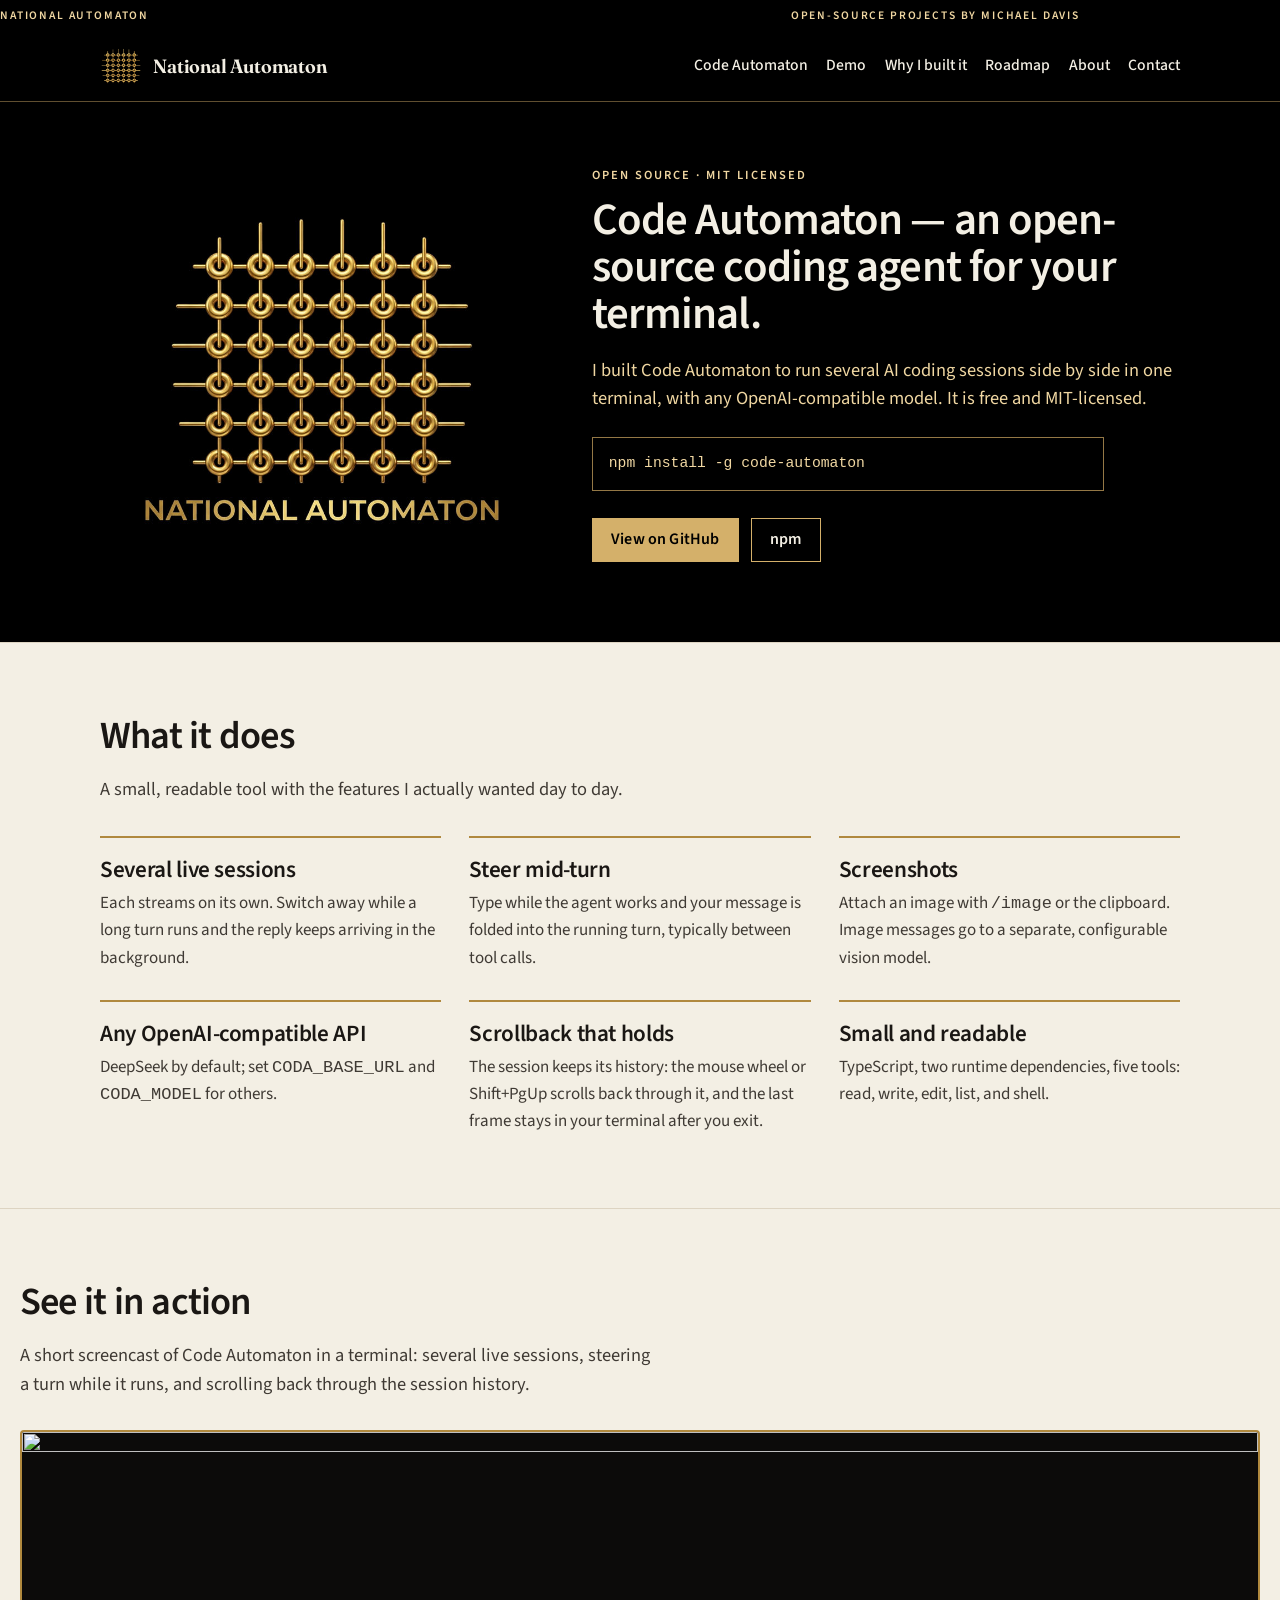
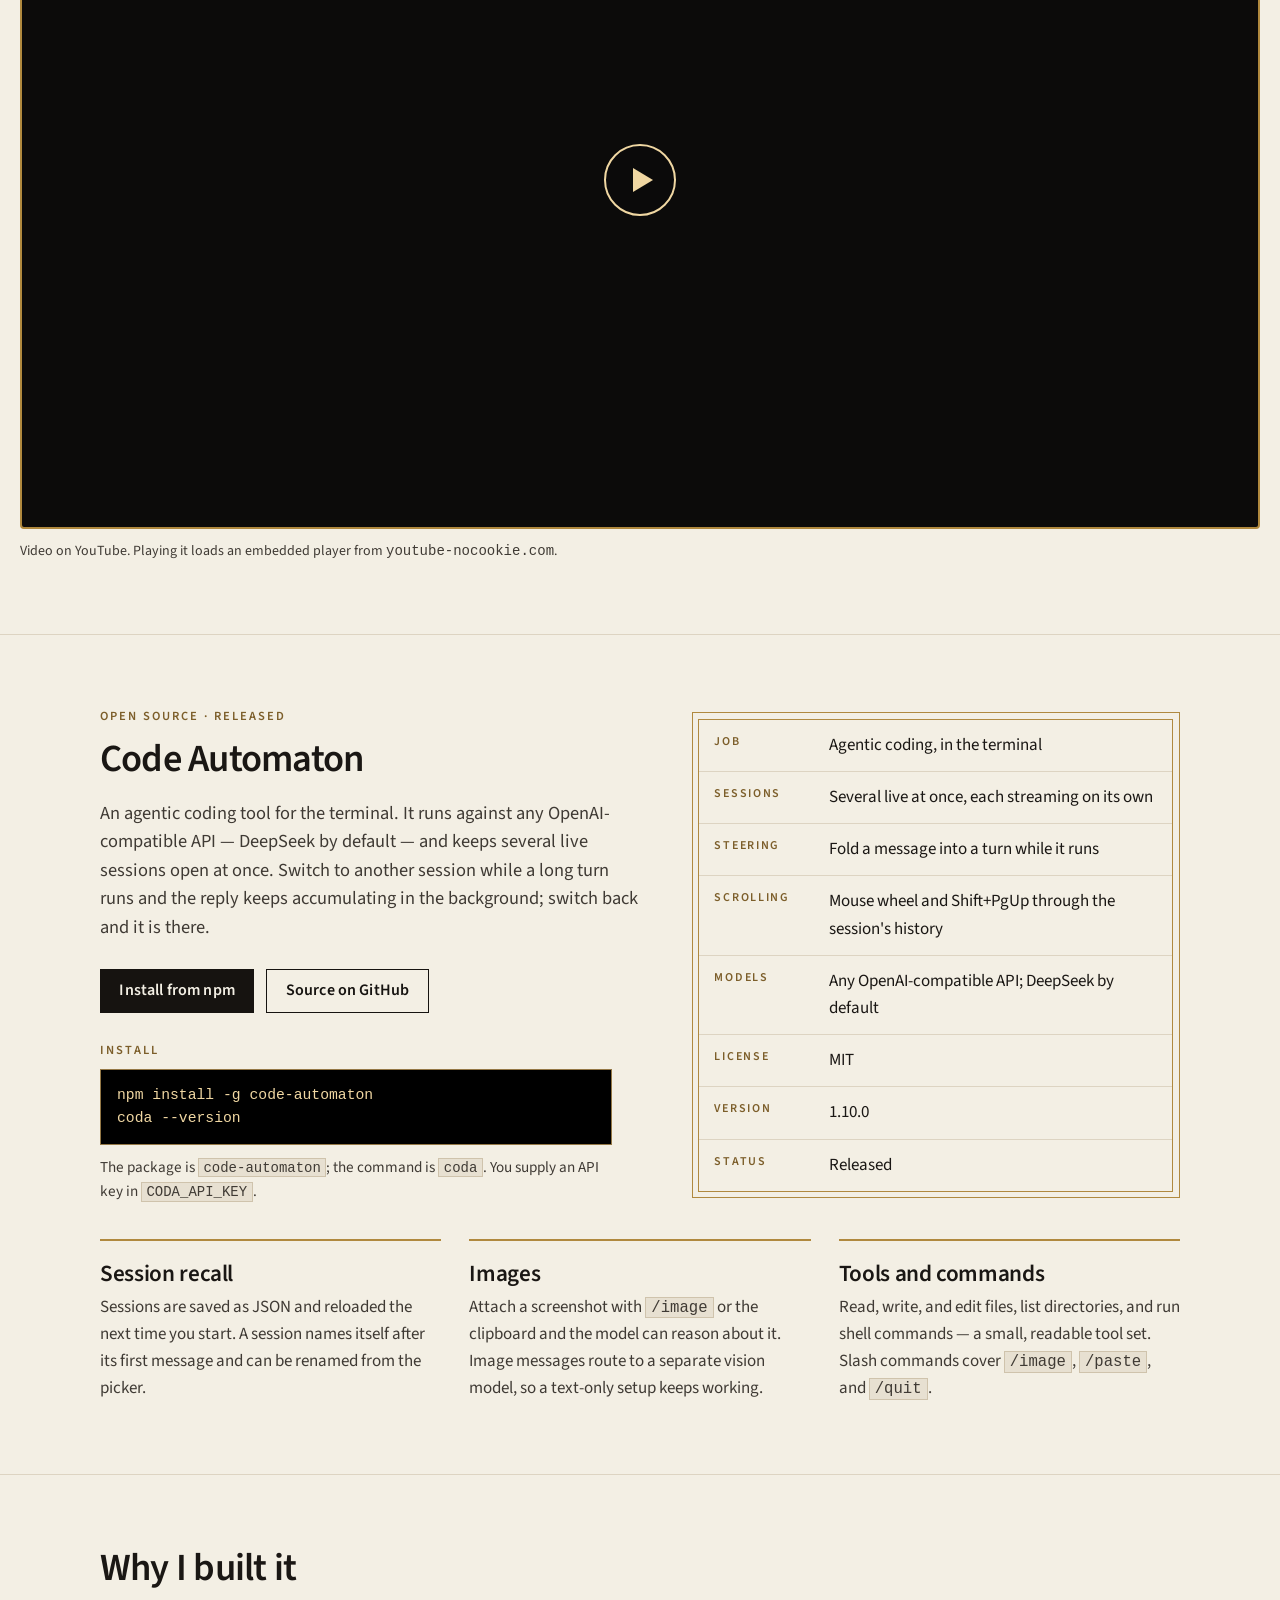
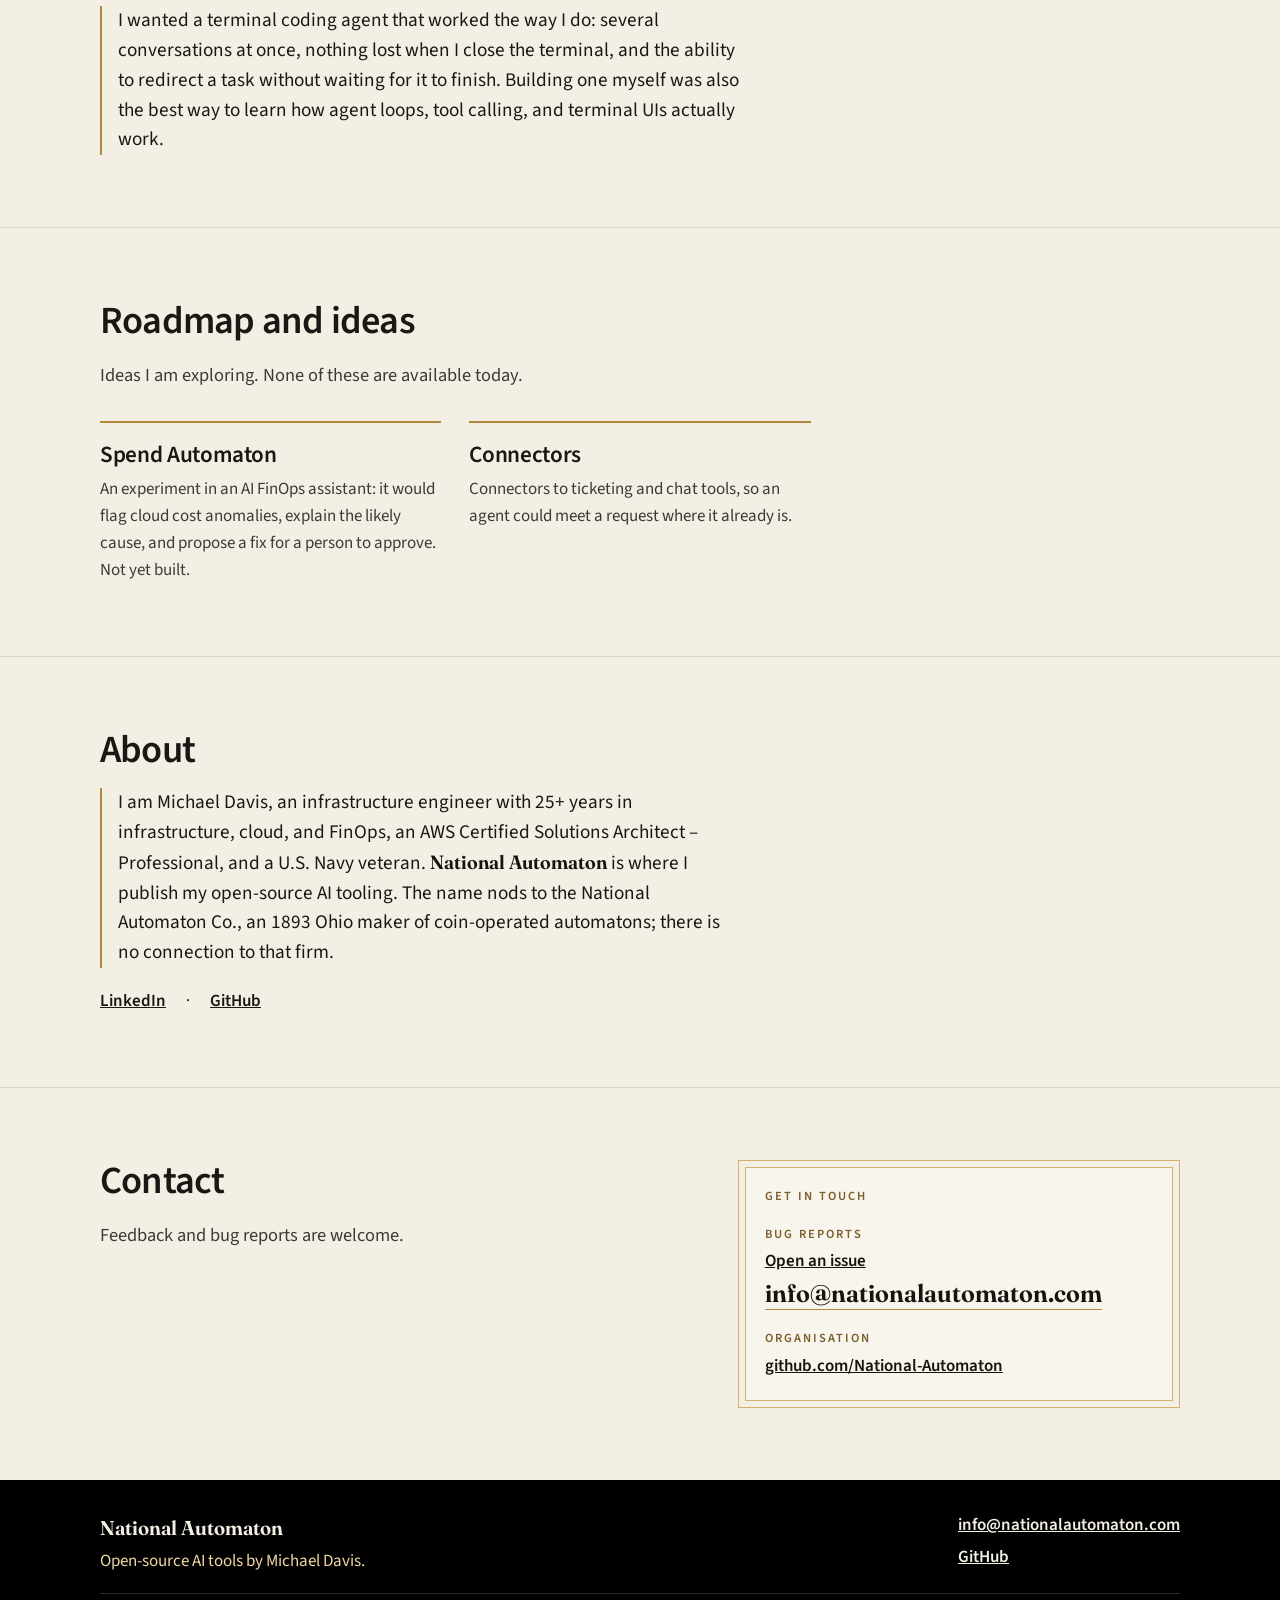
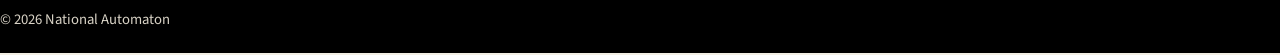
==== index.html @ db85498f "Widen the demo player and request 1080p The embedded player picks its starting quality partly from i" ====
<!DOCTYPE html>
<html lang="en">
  <head>
    <meta charset="utf-8">
    <meta name="viewport" content="width=device-width, initial-scale=1">
    <title>Michael Davis — Open-source AI tools</title>
    <meta name="description" content="Open-source AI tools by Michael Davis. Code Automaton is a terminal coding agent that runs several sessions at once against any OpenAI-compatible model — free and MIT-licensed.">
    <meta name="theme-color" content="#000000">
    <meta name="color-scheme" content="light">
    <link rel="canonical" href="https://nationalautomaton.com/">
    <meta property="og:site_name" content="Michael Davis">
    <meta property="og:type" content="website">
    <meta property="og:locale" content="en_US">
    <meta property="og:url" content="https://nationalautomaton.com/">
    <meta property="og:title" content="Michael Davis — Open-source AI tools">
    <meta property="og:description" content="Open-source AI tools by Michael Davis. Code Automaton is a terminal coding agent that runs several sessions at once against any OpenAI-compatible model — free and MIT-licensed.">
    <meta property="og:image" content="https://nationalautomaton.com/og.jpg">
    <meta property="og:image:type" content="image/jpeg">
    <meta property="og:image:width" content="1200">
    <meta property="og:image:height" content="630">
    <meta property="og:image:alt" content="Gold magnetic-core memory rings on black.">
    <meta name="twitter:card" content="summary_large_image">
    <meta name="twitter:title" content="Michael Davis — Open-source AI tools">
    <meta name="twitter:description" content="Open-source AI tools by Michael Davis. Code Automaton is a terminal coding agent that runs several sessions at once against any OpenAI-compatible model — free and MIT-licensed.">
    <meta name="twitter:image" content="https://nationalautomaton.com/og.jpg">
    <meta name="twitter:image:alt" content="Gold magnetic-core memory rings on black.">
    <link rel="icon" href="/assets/favicon-32.png" type="image/png" sizes="32x32">
    <link rel="icon" href="/favicon.svg" type="image/svg+xml">
    <link rel="icon" href="/favicon.ico" sizes="48x48">
    <link rel="apple-touch-icon" href="/apple-touch-icon.png">
    <link rel="preload" href="/assets/logo-web.jpg" as="image">
    <link rel="preload" href="/fonts/fraunces-600.woff2" as="font" type="font/woff2" crossorigin>
    <link rel="preload" href="/fonts/source-sans-3-400.woff2" as="font" type="font/woff2" crossorigin>
    <link rel="stylesheet" href="/styles.css">
    <script type="application/ld+json">
      {
        "@context": "https://schema.org",
        "@type": "Person",
        "name": "Michael Davis",
        "url": "https://nationalautomaton.com/",
        "email": "info@nationalautomaton.com",
        "description": "Infrastructure, cloud, and FinOps engineer. Publishes open-source AI tooling under the National Automaton label.",
        "sameAs": [
          "https://github.com/National-Automaton",
          "https://www.linkedin.com/in/michaeldavis-cloud"
        ],
        "owns": {
          "@type": "SoftwareApplication",
          "name": "Code Automaton",
          "applicationCategory": "DeveloperApplication",
          "operatingSystem": "macOS, Linux, Windows (WSL)",
          "softwareVersion": "1.10.0",
          "url": "https://github.com/National-Automaton/code-automaton",
          "installUrl": "https://www.npmjs.com/package/code-automaton",
          "license": "https://opensource.org/licenses/MIT",
          "author": {
            "@type": "Person",
            "name": "Michael Davis"
          }
        }
      }
    </script>
  </head>
  <body>
    <a class="skip" href="#content">Skip to content</a>
    <header class="site-header">
      <div class="mast">
        <p class="wrap mast-inner">
          <span>National Automaton</span>
          <span>Open-source projects by Michael Davis</span>
        </p>
      </div>
      <div class="navbar">
        <div class="wrap header-inner">
          <a class="brand" href="/">
            <img src="/assets/mark.png" width="42" height="42" alt="">
            <span class="brand-name">National Automaton</span>
          </a>
          <nav class="site-nav" aria-label="Primary">
            <a href="#code-automaton">Code Automaton</a>
            <a href="#demo">Demo</a>
            <a href="#why">Why I built it</a>
            <a href="#roadmap">Roadmap</a>
            <a href="#about">About</a>
            <a href="#contact">Contact</a>
          </nav>
        </div>
      </div>
    </header>

    <main id="content" tabindex="-1">
      <section class="hero" aria-labelledby="hero-title">
        <div class="wrap hero-layout">
          <img class="hero-logo" src="/assets/logo-web.jpg" srcset="/assets/logo-web.jpg 800w, /assets/logo.jpg 1024w" sizes="(min-width: 880px) 440px, 86vw" width="800" height="800" alt="National Automaton">
          <div class="hero-side">
          <div class="hero-copy">
            <p class="kicker">Open source · MIT licensed</p>
            <h1 id="hero-title">Code Automaton — an open-source coding agent for your terminal.</h1>
            <p class="lede">I built Code Automaton to run several AI coding sessions side by side in one terminal, with any OpenAI-compatible model. It is free and MIT-licensed.</p>
            <div class="install install-hero">
              <pre><code>npm install -g code-automaton</code></pre>
            </div>
            <div class="actions">
              <a class="btn btn-primary" href="https://github.com/National-Automaton/code-automaton" rel="noopener noreferrer">View on GitHub<span class="visually-hidden"> (opens in a new tab)</span></a>
              <a class="btn btn-ghost" href="https://www.npmjs.com/package/code-automaton" rel="noopener noreferrer">npm<span class="visually-hidden"> (opens in a new tab)</span></a>
            </div>
          </div>
          </div>
        </div>
      </section>

      <section class="section" id="features" aria-labelledby="features-title">
        <div class="wrap">
          <h2 id="features-title">What it does</h2>
          <p class="lede">A small, readable tool with the features I actually wanted day to day.</p>
          <div class="cards">
            <article class="card">
              <h3>Several live sessions</h3>
              <p>Each streams on its own. Switch away while a long turn runs and the reply keeps arriving in the background.</p>
            </article>
            <article class="card">
              <h3>Steer mid-turn</h3>
              <p>Type while the agent works and your message is folded into the running turn, typically between tool calls.</p>
            </article>
            <article class="card">
              <h3>Screenshots</h3>
              <p>Attach an image with <code>/image</code> or the clipboard. Image messages go to a separate, configurable vision model.</p>
            </article>
            <article class="card">
              <h3>Any OpenAI-compatible API</h3>
              <p>DeepSeek by default; set <code>CODA_BASE_URL</code> and <code>CODA_MODEL</code> for others.</p>
            </article>
            <article class="card">
              <h3>Scrollback that holds</h3>
              <p>The session keeps its history: the mouse wheel or Shift+PgUp scrolls back through it, and the last frame stays in your terminal after you exit.</p>
            </article>
            <article class="card">
              <h3>Small and readable</h3>
              <p>TypeScript, two runtime dependencies, five tools: read, write, edit, list, and shell.</p>
            </article>
          </div>
        </div>
      </section>

      <section class="section" id="demo" aria-labelledby="demo-title">
        <div class="wrap video-wide">
          <h2 id="demo-title">See it in action</h2>
          <p class="lede">A short screencast of Code Automaton in a terminal: several live sessions, steering a turn while it runs, and scrolling back through the session history.</p>
          <div class="video">
            <button class="video-facade" type="button" data-video="N6b3bFDXdLk" aria-label="Play the Code Automaton demo video">
              <img class="video-poster" src="https://i.ytimg.com/vi/N6b3bFDXdLk/maxresdefault.jpg" width="1280" height="720" alt="" loading="lazy" decoding="async">
              <span class="video-play" aria-hidden="true"></span>
            </button>
            <p class="video-note">Video on YouTube. Playing it loads an embedded player from <code>youtube-nocookie.com</code>.</p>
          </div>
        </div>
      </section>

      <section class="section code-automaton" id="code-automaton" aria-labelledby="code-automaton-title">
        <div class="wrap code-automaton-grid">
          <div>
            <p class="kicker">Open source · Released</p>
            <h2 id="code-automaton-title">Code Automaton</h2>
            <p class="lede">An agentic coding tool for the terminal. It runs against any OpenAI-compatible API — DeepSeek by default — and keeps several live sessions open at once. Switch to another session while a long turn runs and the reply keeps accumulating in the background; switch back and it is there.</p>
            <div class="actions">
              <a class="btn btn-primary" href="https://www.npmjs.com/package/code-automaton" rel="noopener noreferrer">Install from npm<span class="visually-hidden"> (opens in a new tab)</span></a>
              <a class="btn btn-ghost" href="https://github.com/National-Automaton/code-automaton" rel="noopener noreferrer">Source on GitHub<span class="visually-hidden"> (opens in a new tab)</span></a>
            </div>
            <div class="install">
              <p class="install-label">Install</p>
              <pre><code>npm install -g code-automaton
coda --version</code></pre>
              <p class="install-note">The package is <code>code-automaton</code>; the command is <code>coda</code>. You supply an API key in <code>CODA_API_KEY</code>.</p>
            </div>
          </div>
          <dl class="spec">
            <div class="spec-inner">
              <div>
                <dt>Job</dt>
                <dd>Agentic coding, in the terminal</dd>
              </div>
              <div>
                <dt>Sessions</dt>
                <dd>Several live at once, each streaming on its own</dd>
              </div>
              <div>
                <dt>Steering</dt>
                <dd>Fold a message into a turn while it runs</dd>
              </div>
              <div>
                <dt>Scrolling</dt>
                <dd>Mouse wheel and Shift+PgUp through the session's history</dd>
              </div>
              <div>
                <dt>Models</dt>
                <dd>Any OpenAI-compatible API; DeepSeek by default</dd>
              </div>
              <div>
                <dt>License</dt>
                <dd>MIT</dd>
              </div>
              <div>
                <dt>Version</dt>
                <dd>1.10.0</dd>
              </div>
              <div>
                <dt>Status</dt>
                <dd>Released</dd>
              </div>
            </div>
          </dl>
        </div>
        <div class="wrap">
          <div class="cards code-cards">
            <article class="card">
              <h3>Session recall</h3>
              <p>Sessions are saved as JSON and reloaded the next time you start. A session names itself after its first message and can be renamed from the picker.</p>
            </article>
            <article class="card">
              <h3>Images</h3>
              <p>Attach a screenshot with <code>/image</code> or the clipboard and the model can reason about it. Image messages route to a separate vision model, so a text-only setup keeps working.</p>
            </article>
            <article class="card">
              <h3>Tools and commands</h3>
              <p>Read, write, and edit files, list directories, and run shell commands — a small, readable tool set. Slash commands cover <code>/image</code>, <code>/paste</code>, and <code>/quit</code>.</p>
            </article>
          </div>
        </div>
      </section>

      <section class="section" id="why" aria-labelledby="why-title">
        <div class="wrap">
          <h2 id="why-title">Why I built it</h2>
          <p class="about-blurb">I wanted a terminal coding agent that worked the way I do: several conversations at once, nothing lost when I close the terminal, and the ability to redirect a task without waiting for it to finish. Building one myself was also the best way to learn how agent loops, tool calling, and terminal UIs actually work.</p>
        </div>
      </section>

      <section class="section" id="roadmap" aria-labelledby="roadmap-title">
        <div class="wrap">
          <h2 id="roadmap-title">Roadmap and ideas</h2>
          <p class="lede">Ideas I am exploring. None of these are available today.</p>
          <div class="cards">
            <article class="card">
              <h3>Spend Automaton</h3>
              <p>An experiment in an AI FinOps assistant: it would flag cloud cost anomalies, explain the likely cause, and propose a fix for a person to approve. Not yet built.</p>
            </article>
            <article class="card">
              <h3>Connectors</h3>
              <p>Connectors to ticketing and chat tools, so an agent could meet a request where it already is.</p>
            </article>
          </div>
        </div>
      </section>

      <section class="section" id="about" aria-labelledby="about-title">
        <div class="wrap">
          <h2 id="about-title">About</h2>
          <p class="about-blurb">I am Michael Davis, an infrastructure engineer with 25+ years in infrastructure, cloud, and FinOps, an AWS Certified Solutions Architect &ndash; Professional, and a U.S. Navy veteran. <span class="name">National Automaton</span> is where I publish my open-source AI tooling. The name nods to the National Automaton Co., an 1893 Ohio maker of coin-operated automatons; there is no connection to that firm.</p>
          <p class="about-links"><a href="https://www.linkedin.com/in/michaeldavis-cloud" rel="noopener noreferrer">LinkedIn<span class="visually-hidden"> (opens in a new tab)</span></a> &middot; <a href="https://github.com/National-Automaton" rel="noopener noreferrer">GitHub<span class="visually-hidden"> (opens in a new tab)</span></a></p>
        </div>
      </section>

      <section class="section" id="contact" aria-labelledby="contact-title">
        <div class="wrap contact-grid">
          <div>
            <h2 id="contact-title">Contact</h2>
            <p class="lede">Feedback and bug reports are welcome.</p>
          </div>
          <address class="letter">
            <div class="letter-inner">
              <p class="kicker">Get in touch</p>
              <p class="letter-label">Bug reports</p>
              <p><a class="github" href="https://github.com/National-Automaton/code-automaton/issues" rel="noopener noreferrer">Open an issue<span class="visually-hidden"> (opens in a new tab)</span></a></p>
              <p><a class="mail" href="mailto:info@nationalautomaton.com">info@nationalautomaton.com</a></p>
              <p class="letter-label">Organisation</p>
              <p><a class="github" href="https://github.com/National-Automaton" rel="noopener noreferrer">github.com/National-Automaton<span class="visually-hidden"> (opens in a new tab)</span></a></p>
            </div>
          </address>
        </div>
      </section>
    </main>

    <footer class="site-footer">
      <div class="wrap footer-inner">
        <div>
          <p class="footer-name">National Automaton</p>
          <p class="footer-tag">Open-source AI tools by Michael Davis.</p>
        </div>
        <div class="footer-links">
          <a href="mailto:info@nationalautomaton.com">info@nationalautomaton.com</a>
          <a href="https://github.com/National-Automaton" rel="noopener noreferrer">GitHub<span class="visually-hidden"> (opens in a new tab)</span></a>
        </div>
      </div>
      <p class="wrap footer-copy">© 2026 National Automaton</p>
    </footer>
    <script>
      document.querySelectorAll(".video-facade").forEach(function (facade) {
        facade.addEventListener("click", function () {
          var id = facade.getAttribute("data-video");
          var iframe = document.createElement("iframe");
          iframe.src = "https://www.youtube-nocookie.com/embed/" + id + "?autoplay=1&rel=0&vq=hd1080";
          iframe.title = "Code Automaton demo video";
          iframe.allow = "accelerometer; autoplay; clipboard-write; encrypted-media; gyroscope; picture-in-picture; web-share";
          iframe.referrerPolicy = "strict-origin-when-cross-origin";
          iframe.allowFullscreen = true;
          facade.replaceWith(iframe);
          iframe.focus();
        });
      });
    </script>
  </body>
</html>
---- styles.css ----
/* National Automaton — static site. */

@font-face {
  font-family: "Fraunces";
  font-style: normal;
  font-weight: 600;
  font-display: swap;
  src: url("/fonts/fraunces-600.woff2") format("woff2");
}

@font-face {
  font-family: "Source Sans 3";
  font-style: normal;
  font-weight: 400;
  font-display: swap;
  src: url("/fonts/source-sans-3-400.woff2") format("woff2");
}

@font-face {
  font-family: "Source Sans 3";
  font-style: normal;
  font-weight: 500;
  font-display: swap;
  src: url("/fonts/source-sans-3-500.woff2") format("woff2");
}

@font-face {
  font-family: "Source Sans 3";
  font-style: normal;
  font-weight: 600;
  font-display: swap;
  src: url("/fonts/source-sans-3-600.woff2") format("woff2");
}

:root {
  --paper: #f3efe4;
  --paper-raised: #f8f5ed;
  --ink: #1a1714;
  --muted: #3f3a34;
  --black: #000000;
  --navy: #161310;
  --navy-deep: #0c0b0a;
  --brass: #7c5e2a;
  --brass-line: #b0893e;
  --brass-bright: #f0d7a2;
  --brass-frame: #d4b06a;
  --line: #ddd4c2;
  --serif: "Fraunces", "Iowan Old Style", Palatino, "Palatino Linotype", Georgia, serif;
  --sans: "Source Sans 3", "Segoe UI", Helvetica, Arial, sans-serif;
  --wrap: 1080px;
  --header: 7.75rem;
  color-scheme: light;
}

*,
*::before,
*::after {
  box-sizing: border-box;
}

html {
  scroll-padding-top: var(--header);
  -webkit-text-size-adjust: 100%;
}

body {
  margin: 0;
  background: var(--paper);
  color: var(--ink);
  font-family: var(--sans);
  font-size: 1.0625rem;
  font-weight: 400;
  line-height: 1.6;
  font-synthesis: none;
  text-rendering: optimizeLegibility;
}

main:focus {
  outline: none;
}

img {
  display: block;
  max-width: 100%;
  height: auto;
}

a {
  color: inherit;
}

:focus-visible {
  outline: 2px solid var(--brass);
  outline-offset: 3px;
}

::selection {
  background: var(--navy);
  color: var(--paper);
}

.skip {
  position: fixed;
  left: 0.75rem;
  top: 0.5rem;
  transform: translateY(-150%);
  z-index: 40;
  background: var(--navy);
  color: var(--paper);
  padding: 0.45rem 0.75rem;
  text-decoration: none;
}

.skip:focus {
  transform: none;
}

.wrap {
  width: min(var(--wrap), calc(100% - 2.5rem));
  margin-inline: auto;
}

.visually-hidden {
  position: absolute;
  width: 1px;
  height: 1px;
  padding: 0;
  margin: -1px;
  overflow: hidden;
  clip: rect(0, 0, 0, 0);
  white-space: nowrap;
  border: 0;
}

/* Header */

.site-header {
  position: sticky;
  top: 0;
  z-index: 20;
  background: var(--black);
}

.mast {
  background: var(--black);
  color: var(--brass-bright);
}

.mast-inner {
  display: flex;
  justify-content: space-between;
  gap: 1rem;
  margin: 0;
  padding: 0.42rem 0;
  font-size: 0.72rem;
  font-weight: 600;
  letter-spacing: 0.16em;
  text-transform: uppercase;
}

.navbar {
  border-bottom: 1px solid rgba(212, 176, 106, 0.45);
}

.header-inner {
  display: flex;
  flex-wrap: wrap;
  align-items: center;
  justify-content: space-between;
  gap: 0.75rem 1.5rem;
  padding: 0.85rem 0;
}

.brand {
  display: inline-flex;
  align-items: center;
  gap: 0.7rem;
  color: var(--paper);
  text-decoration: none;
}

.brand img {
  width: 42px;
  height: 42px;
  background: var(--black);
}

.brand-name {
  font-family: var(--serif);
  font-weight: 600;
  font-size: 1.2rem;
  letter-spacing: -0.01em;
  line-height: 1;
}

.site-nav {
  display: flex;
  flex-wrap: wrap;
  gap: 0.35rem 1.15rem;
}

.site-nav a {
  color: var(--paper);
  text-decoration: none;
  font-weight: 500;
  font-size: 0.98rem;
  padding: 0.3rem 0;
  border-bottom: 1px solid transparent;
}

.site-nav a:hover {
  color: var(--brass-bright);
  border-bottom-color: var(--brass-bright);
}

/* Hero */

.hero {
  position: relative;
  background: var(--black);
  color: var(--paper);
  padding: 2.25rem 0 3.25rem;
}

.hero-layout {
  display: grid;
  gap: 1.75rem;
  align-items: center;
}

.hero-logo {
  width: min(420px, 100%);
  height: auto;
  margin-inline: auto;
  background: var(--black);
}

.hero-side {
  display: grid;
  gap: 1.5rem;
}

.hero h1,

.hero h1 {
  font-size: clamp(2.05rem, 3.5vw, 3.35rem);
}

.hero .lede,

.hero .kicker,
.hero .num {
  color: var(--brass-bright);
}

.hero .btn-primary {
  background: var(--brass-frame);
  border-color: var(--brass-frame);
  color: var(--black);
}

.hero .btn-primary:hover {
  background: var(--brass-bright);
  border-color: var(--brass-bright);
}

.hero .btn-ghost {
  background: transparent;
  border-color: var(--brass-frame);
  color: var(--paper);
}

.hero .btn-ghost:hover {
  border-color: var(--brass-bright);
  color: var(--brass-bright);
}

.kicker {
  margin: 0 0 0.7rem;
  color: var(--brass);
  font-size: 0.78rem;
  font-weight: 600;
  letter-spacing: 0.16em;
  text-transform: uppercase;
}

h1,
h2,
h3,

h1 {
  margin: 0;
  font-size: clamp(2.2rem, 5.1vw, 4.15rem);
  line-height: 1.05;
  letter-spacing: -0.02em;
  max-width: 12em;
}

.lede {
  margin: 1.1rem 0 0;
  max-width: 40rem;
  color: var(--muted);
  font-size: 1.15rem;
  line-height: 1.55;
  text-wrap: pretty;
}

.actions {
  display: flex;
  flex-wrap: wrap;
  gap: 0.75rem;
  margin-top: 1.7rem;
}

.btn {
  display: inline-flex;
  align-items: center;
  justify-content: center;
  min-height: 44px;
  padding: 0.55rem 1.15rem;
  border: 1px solid var(--navy);
  font-weight: 600;
  font-size: 1rem;
  letter-spacing: 0.01em;
  text-decoration: none;
  line-height: 1.2;
}

.btn-primary {
  background: var(--navy);
  color: var(--paper);
}

.btn-primary:hover {
  background: var(--navy-deep);
}

.btn-ghost {
  background: transparent;
  color: var(--navy);
}

.btn-ghost:hover {
  border-color: var(--brass);
  color: var(--brass);
}

.num {
  font-family: var(--serif);
  font-weight: 600;
  color: var(--brass);
  font-size: 0.95rem;
}

/* Sections */

.section {
  padding: 3.5rem 0;
  border-top: 1px solid var(--line);
  scroll-margin-top: var(--header);
}

h2 {
  margin: 0;
  font-size: clamp(1.85rem, 3vw, 2.6rem);
  line-height: 1.12;
  letter-spacing: -0.02em;
}

.cards {
  display: grid;
  gap: 1.5rem;
  margin-top: 2rem;
}

.card {
  padding-top: 0.85rem;
  border-top: 2px solid var(--brass-line);
}

.card h3 {
  margin: 0.35rem 0 0.4rem;
  font-size: 1.45rem;
  letter-spacing: -0.015em;
  line-height: 1.15;
}

.card p,
.note {
  margin: 0;
  color: var(--muted);
}

/* Demo video */

.video {
  margin-top: 2rem;
}

/* The embedded player picks its start quality partly from its rendered size,
   so the demo gets a wider column than the default .wrap. See README. */

.wrap.video-wide {
  width: min(1280px, calc(100% - 2.5rem));
}

.video-facade {
  position: relative;
  display: block;
  width: 100%;
  padding: 0;
  border: 2px solid var(--brass-line);
  border-radius: 4px;
  background: var(--navy-deep);
  cursor: pointer;
  overflow: hidden;
  line-height: 0;
}

.video-poster {
  display: block;
  width: 100%;
  height: auto;
  aspect-ratio: 16 / 9;
  object-fit: cover;
}

.video-play {
  position: absolute;
  top: 50%;
  left: 50%;
  width: 4.5rem;
  height: 4.5rem;
  transform: translate(-50%, -50%);
  border-radius: 50%;
  background: rgba(12, 11, 10, 0.72);
  border: 2px solid var(--brass-bright);
}

.video-play::after {
  content: "";
  position: absolute;
  top: 50%;
  left: 54%;
  transform: translate(-50%, -50%);
  border-style: solid;
  border-width: 0.8rem 0 0.8rem 1.3rem;
  border-color: transparent transparent transparent var(--brass-bright);
}

.video-facade:hover .video-play,
.video-facade:focus-visible .video-play {
  background: rgba(12, 11, 10, 0.9);
}

.video iframe {
  display: block;
  width: 100%;
  aspect-ratio: 16 / 9;
  border: 0;
  border-radius: 4px;
  background: var(--navy-deep);
}

.video-note {
  margin: 0.65rem 0 0;
  font-size: 0.875rem;
  color: var(--muted);
}

/* Hero install line */

.install-hero {
  margin: 1.5rem 0 0;
  max-width: 32rem;
}

.install-hero pre {
  margin: 0;
  padding: 0.9rem 1rem;
  overflow-x: auto;
  background: var(--black);
  border: 1px solid rgba(198, 161, 94, 0.75);
  color: var(--brass-bright);
  font-family: ui-monospace, SFMono-Regular, Menlo, Consolas, monospace;
  font-size: 0.92rem;
  line-height: 1.55;
}

/* About links */

.about-links {
  margin: 1.25rem 0 0;
  display: flex;
  flex-wrap: wrap;
  gap: 0.5rem 1.25rem;
}

.about-links a {
  font-weight: 600;
}

/* Code Automaton */

.code-automaton-grid {
  display: grid;
  gap: 2rem;
  align-items: start;
}

.code-automaton .install {
  margin-top: 1.75rem;
  max-width: 32rem;
}

.install-label {
  margin: 0 0 0.5rem;
  color: var(--brass);
  font-size: 0.78rem;
  font-weight: 600;
  letter-spacing: 0.16em;
  text-transform: uppercase;
}

.code-automaton pre,
.install-hero pre {
  margin: 0;
  padding: 0.9rem 1rem;
  overflow-x: auto;
  background: var(--black);
  border: 1px solid rgba(198, 161, 94, 0.75);
  color: var(--brass-bright);
  font-family: ui-monospace, SFMono-Regular, Menlo, Consolas, monospace;
  font-size: 0.92rem;
  line-height: 1.55;
}

.code-automaton pre code,
.install-hero pre code {
  font: inherit;
}

.install-note {
  margin: 0.6rem 0 0;
  color: var(--muted);
  font-size: 0.95rem;
}

.install-note code,
.code-cards code {
  font-family: ui-monospace, SFMono-Regular, Menlo, Consolas, monospace;
  font-size: 0.92em;
  background: rgba(124, 94, 42, 0.1);
  border: 1px solid rgba(124, 94, 42, 0.22);
  padding: 0.05em 0.32em;
}

.code-cards {
  margin-top: 2.25rem;
}

.code-automaton .spec {
  border-color: var(--brass-line);
}

.code-automaton .spec-inner {
  border-color: var(--brass-line);
}

.code-automaton .spec-inner > div {
  border-top-color: var(--line);
}

.code-automaton .spec dt {
  color: var(--brass);
}

.code-automaton .spec dd {
  color: var(--ink);
}

/* Spend Automaton */

.spec {
  margin: 0;
  border: 1px solid rgba(198, 161, 94, 0.75);
  padding: 0.35rem;
}

.spec-inner {
  border: 1px solid rgba(198, 161, 94, 0.75);
}

.spec-inner > div {
  display: grid;
  grid-template-columns: 6.4rem 1fr;
  gap: 0.75rem;
  padding: 0.75rem 0.95rem;
  border-top: 1px solid rgba(243, 239, 228, 0.16);
}

.spec-inner > div:first-child {
  border-top: 0;
}

.spec dt {
  margin: 0;
  font-size: 0.75rem;
  font-weight: 600;
  letter-spacing: 0.14em;
  text-transform: uppercase;
}

.spec dd {
  margin: 0;
}

/* Approach, about, contact */

.footnote {
  margin: 1.25rem 0 0;
  padding-top: 0.9rem;
  border-top: 1px solid var(--line);
  max-width: 42rem;
  color: var(--ink);
}

.about-blurb {
  max-width: 40rem;
  margin: 1rem 0 0;
  padding-left: 1rem;
  border-left: 2px solid var(--brass-line);
  font-size: 1.2rem;
  line-height: 1.55;
  color: var(--ink);
}

.about-blurb .name {
  font-family: var(--serif);
  font-weight: 600;
  color: var(--navy);
}

.contact-grid {
  display: grid;
  gap: 1.5rem;
  align-items: start;
}

.letter {
  margin: 0;
  border: 1px solid var(--brass-frame);
  padding: 0.4rem;
  font-style: normal;
}

.letter-inner {
  border: 1px solid var(--brass-frame);
  padding: 1.15rem 1.15rem 1.25rem;
  background: var(--paper-raised);
}

.letter p {
  margin: 0;
}

.letter .mail {
  display: inline-block;
  margin-top: 0.15rem;
  font-family: var(--serif);
  font-weight: 600;
  font-size: clamp(1.2rem, 2vw, 1.55rem);
  line-height: 1.25;
  color: var(--navy);
  text-decoration: none;
  border-bottom: 1px solid var(--brass-line);
  overflow-wrap: anywhere;
}

.letter .mail:hover {
  border-bottom-color: var(--navy);
}

.letter-label {
  margin-top: 1.15rem !important;
  color: var(--brass);
  font-size: 0.78rem;
  font-weight: 600;
  letter-spacing: 0.16em;
  text-transform: uppercase;
}

.letter .github {
  display: inline-block;
  margin-top: 0.2rem;
  color: var(--navy);
  font-weight: 600;
  overflow-wrap: anywhere;
}

/* Footer */

.site-footer {
  background: var(--black);
  color: var(--paper);
  padding: 2rem 0 1.4rem;
}

.footer-inner {
  display: flex;
  flex-wrap: wrap;
  justify-content: space-between;
  gap: 1.25rem 2rem;
  padding-bottom: 1.1rem;
  border-bottom: 1px solid rgba(243, 239, 228, 0.18);
}

.footer-name {
  margin: 0;
  font-family: var(--serif);
  font-weight: 600;
  font-size: 1.25rem;
}

.footer-tag {
  margin: 0.25rem 0 0;
  color: var(--brass-bright);
}

.footer-links {
  display: flex;
  flex-direction: column;
  gap: 0.3rem;
  align-items: flex-start;
}

.footer-links a {
  color: var(--paper);
  font-weight: 600;
  overflow-wrap: anywhere;
}

.footer-links a:hover {
  color: var(--brass-bright);
}

.footer-copy {
  margin: 0.85rem 0 0;
  color: #d9d3c6;
  font-size: 0.92rem;
}

/* Missing page */

.missing {
  padding: 4.5rem 0 5.5rem;
}

.missing h1 {
  font-size: clamp(2rem, 4vw, 3.2rem);
}

.missing p {
  max-width: 36rem;
  color: var(--muted);
}

/* Wider layouts */

@media (min-width: 720px) {
  .contact-grid {
    grid-template-columns: 1fr 1fr;
    gap: 1.25rem;
  }

  .contact-grid {
    grid-template-columns: 1.15fr 0.85fr;
    gap: 2.5rem;
  }
}

@media (min-width: 880px) {
  .hero {
    padding: 2.5rem 0 3.5rem;
  }

  .hero-layout {
    grid-template-columns: minmax(260px, 0.86fr) minmax(0, 1.14fr);
    gap: 3rem;
    align-items: center;
  }

  .hero-logo {
    width: 100%;
    margin: 0;
  }

  .section {
    padding: 4.5rem 0;
  }

  .cards {
    grid-template-columns: repeat(3, 1fr);
    gap: 1.75rem;
  }

  .code-automaton-grid {
    grid-template-columns: minmax(0, 1.05fr) minmax(280px, 0.95fr);
    gap: 3.25rem;
    align-items: center;
  }
}

@media (max-width: 640px) {
  .hero-logo {
    width: min(300px, 100%);
  }
}

@media (max-width: 420px) {
  .wrap,
  .wrap.video-wide {
    width: min(var(--wrap), calc(100% - 1.75rem));
  }

  .actions {
    display: grid;
  }

  .spec-inner > div {
    grid-template-columns: 1fr;
    gap: 0.15rem;
  }

  .mast-inner span:last-child {
    display: none;
  }
}

@media (prefers-reduced-motion: reduce) {
  html {
    scroll-behavior: auto;
  }
}

@media (prefers-reduced-motion: no-preference) {
  html {
    scroll-behavior: smooth;
  }
}

@media (forced-colors: active) {
  .btn,
  .letter,
  .spec,
  .code-automaton pre,
  .install-hero pre {
    border: 1px solid ButtonText;
  }
}

@media print {
  .site-header {
    position: static;
  }

  .site-nav,
  .actions,
  .skip {
    display: none;
  }

  .site-footer,
  .mast,
  .code-automaton pre {
    background: white;
    color: black;
  }

  .footer-name,
  .footer-links a {
    color: black;
  }

  a {
    text-decoration: underline;
  }
}
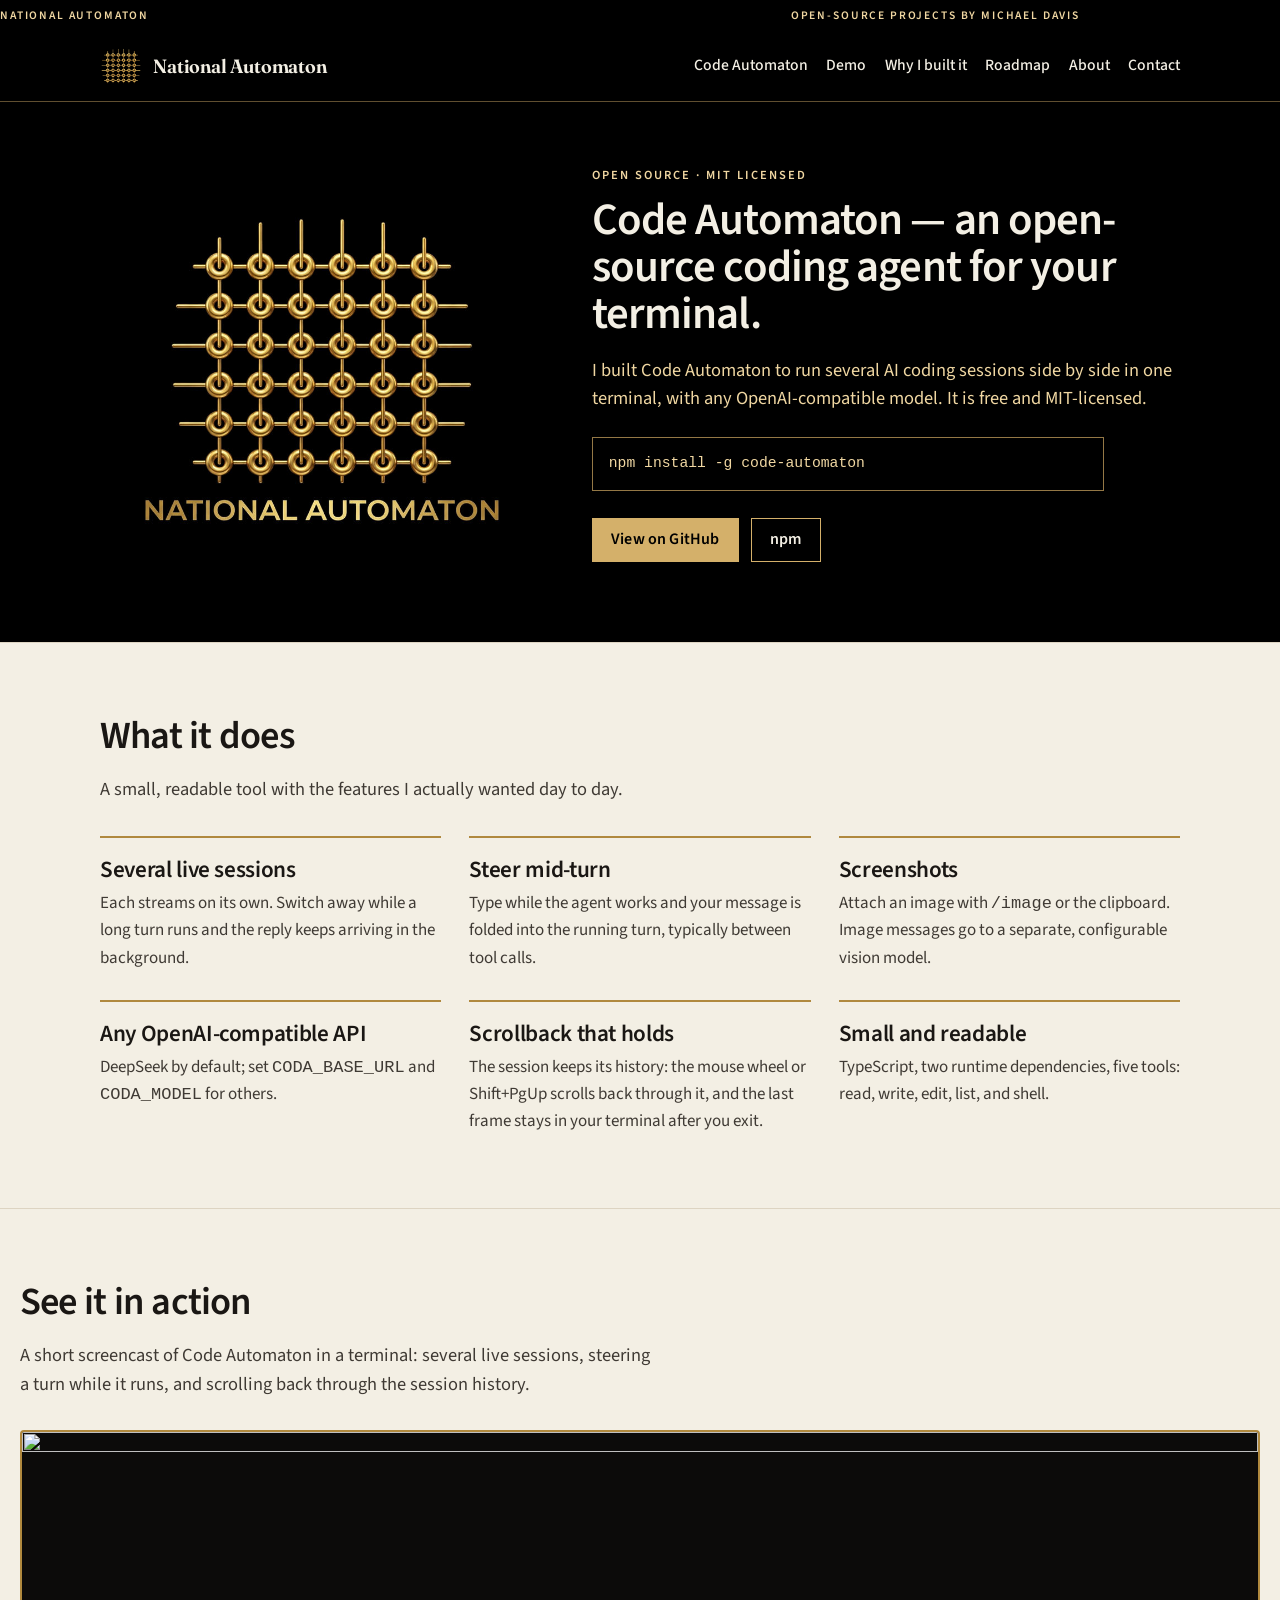
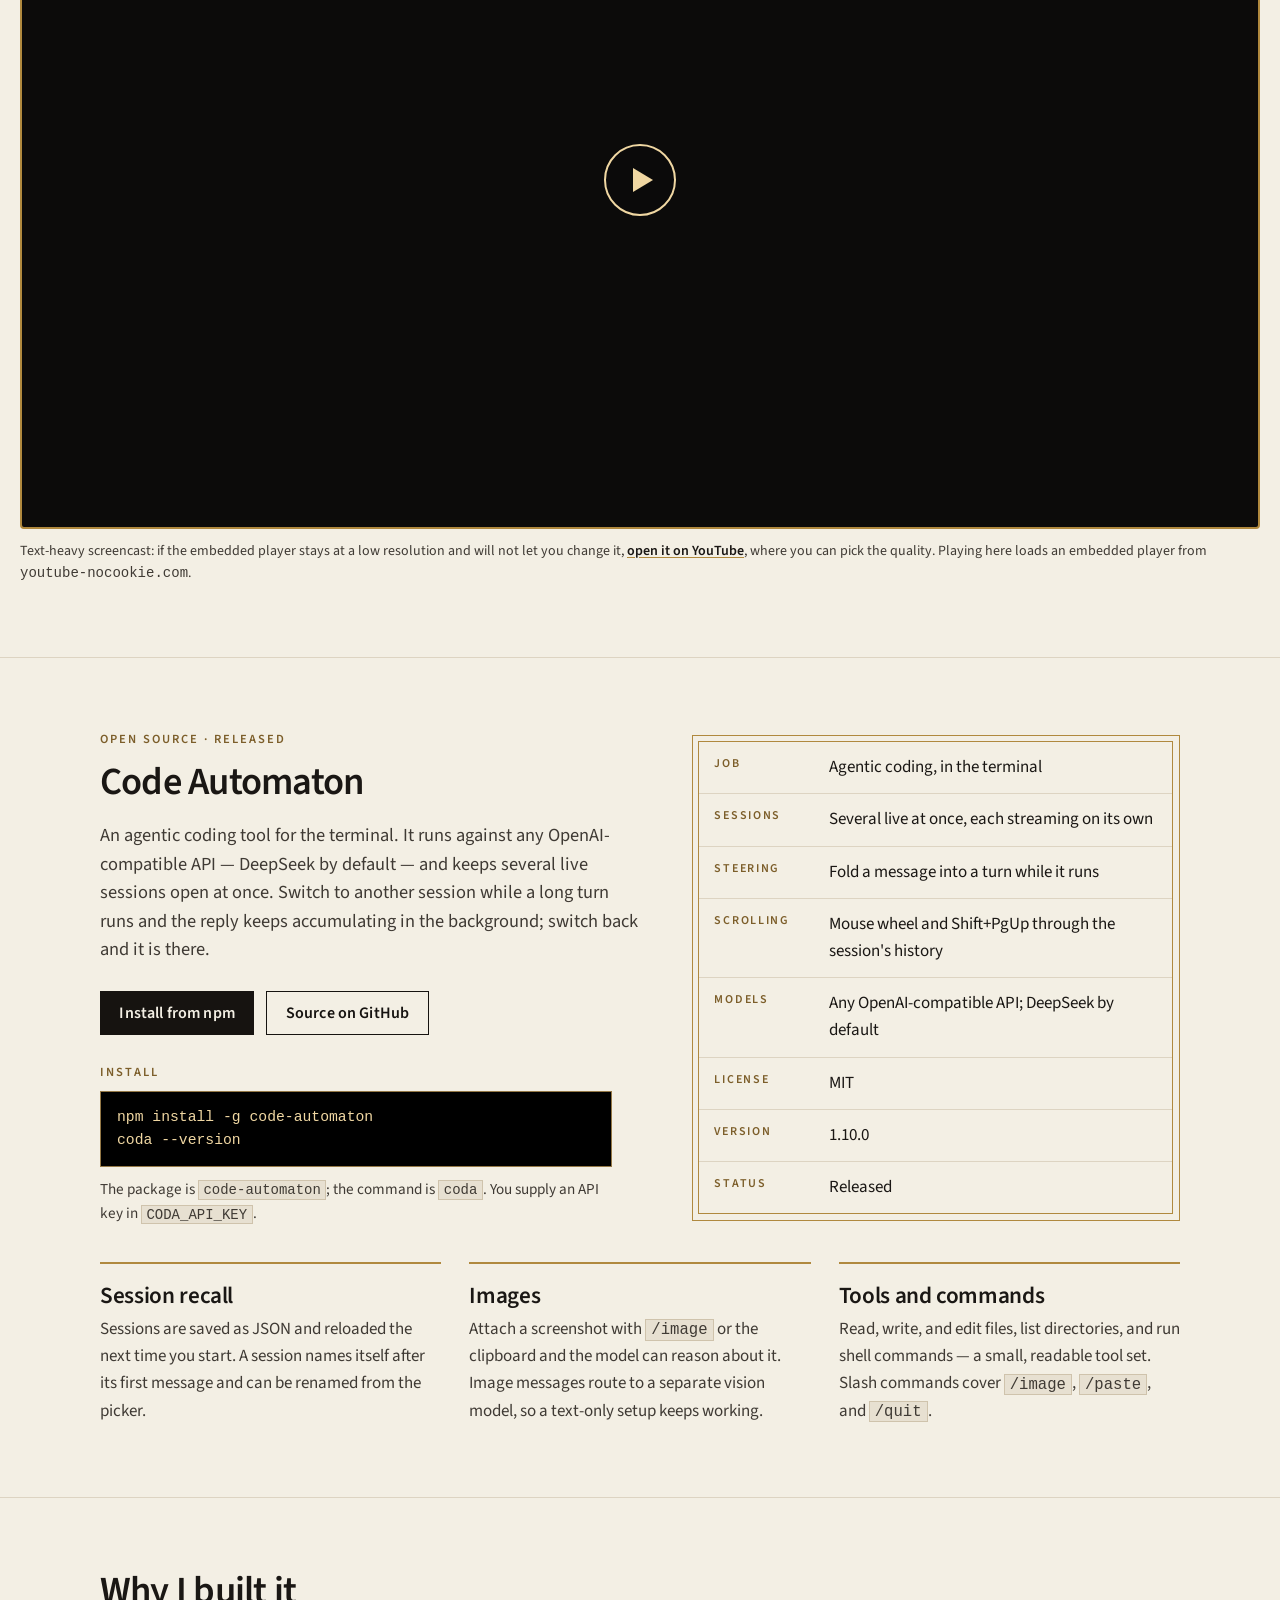
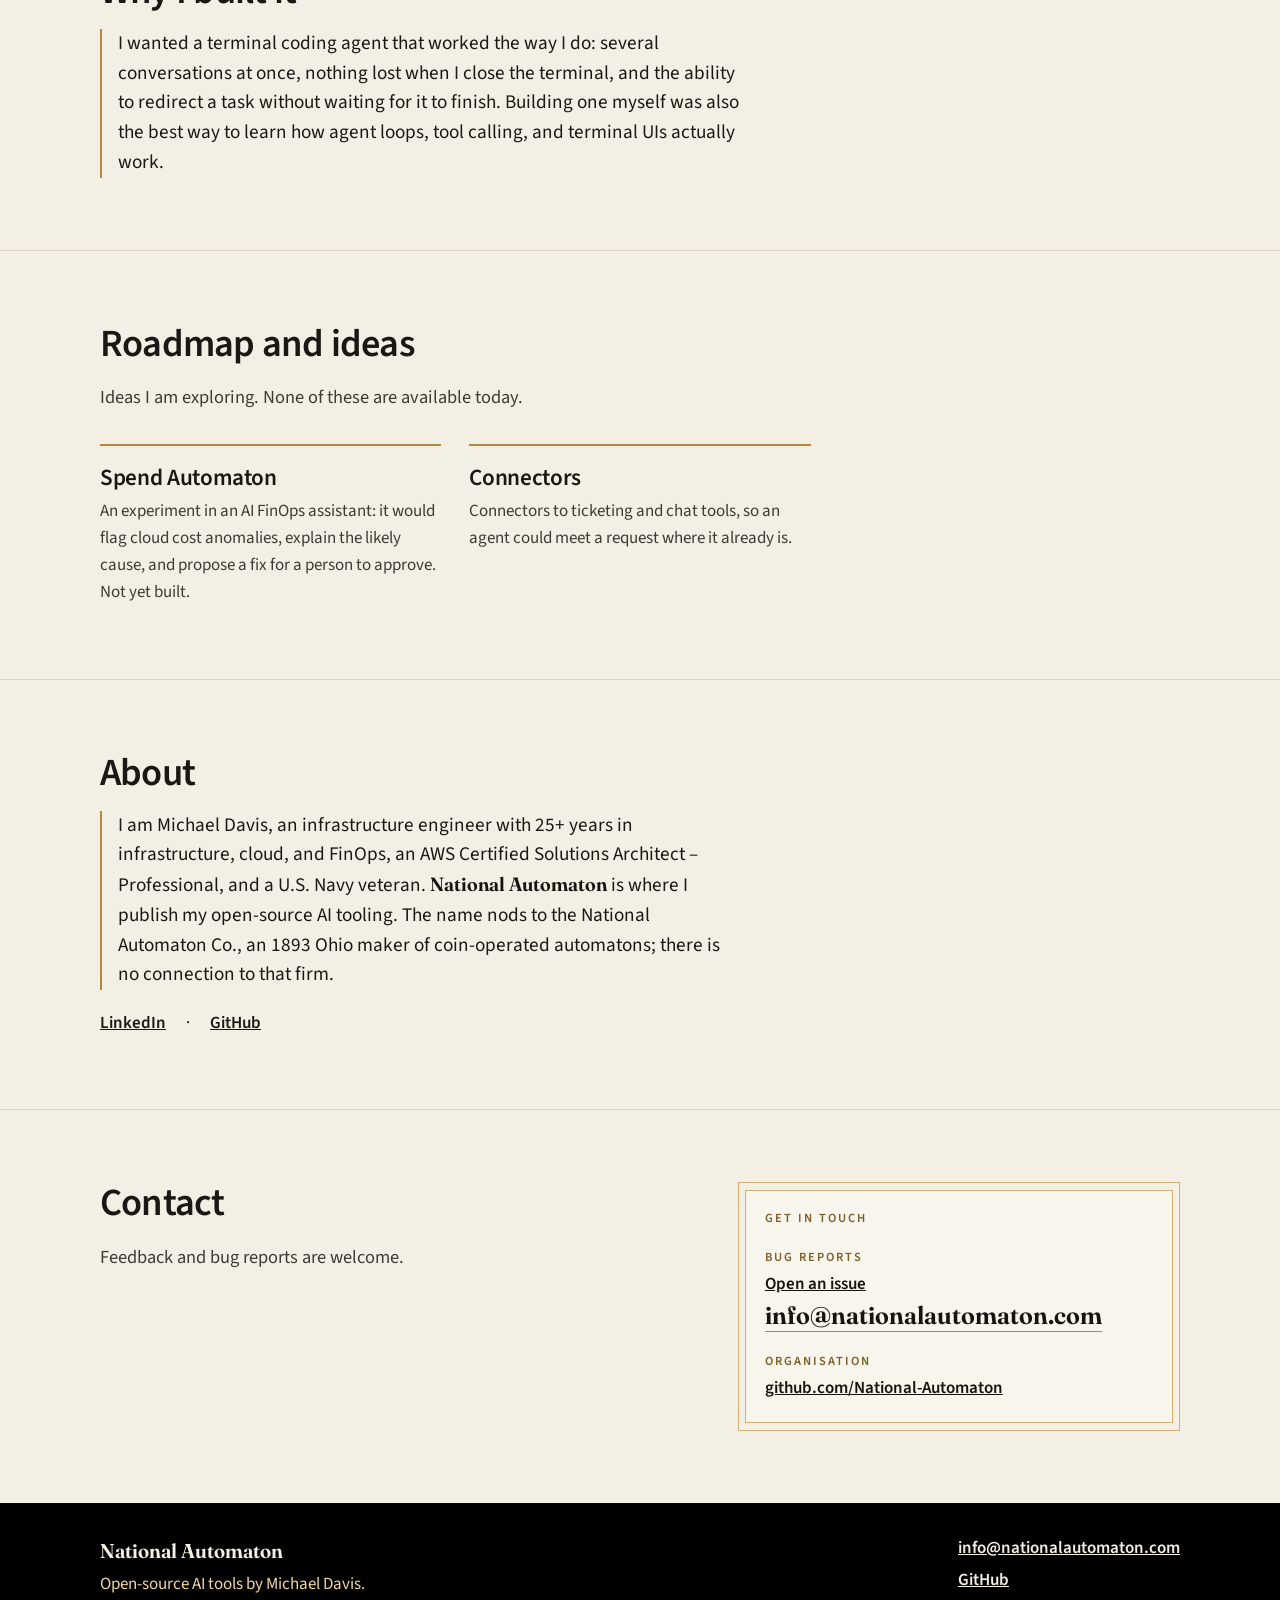
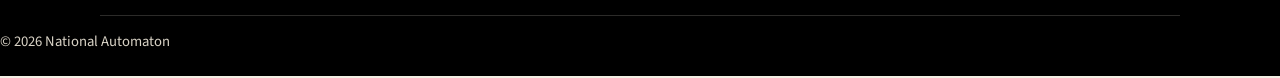
==== commit 6376a1df: "Give the demo an escape hatch to the full YouTube player The embed's quality control is unreliable, " ====
--- a/index.html
+++ b/index.html
@@ -151,7 +151,7 @@
               <img class="video-poster" src="https://i.ytimg.com/vi/N6b3bFDXdLk/maxresdefault.jpg" width="1280" height="720" alt="" loading="lazy" decoding="async">
               <span class="video-play" aria-hidden="true"></span>
             </button>
-            <p class="video-note">Video on YouTube. Playing it loads an embedded player from <code>youtube-nocookie.com</code>.</p>
+            <p class="video-note">Text-heavy screencast: if the embedded player stays at a low resolution and will not let you change it, <a href="https://youtu.be/N6b3bFDXdLk" rel="noopener noreferrer">open it on YouTube<span class="visually-hidden"> (opens in a new tab)</span></a>, where you can pick the quality. Playing here loads an embedded player from <code>youtube-nocookie.com</code>.</p>
           </div>
         </div>
       </section>
--- a/styles.css
+++ b/styles.css
@@ -468,6 +468,22 @@
   color: var(--muted);
 }
 
+/* The embed's own quality control is unreliable, so this link is the
+   supported way a viewer reaches the full player. Keep it looking actionable. */
+
+.video-note a {
+  color: var(--ink);
+  font-weight: 600;
+  text-decoration: underline;
+  text-decoration-color: var(--brass-line);
+  text-underline-offset: 2px;
+}
+
+.video-note a:hover {
+  color: var(--brass);
+  text-decoration-color: var(--brass);
+}
+
 /* Hero install line */
 
 .install-hero {
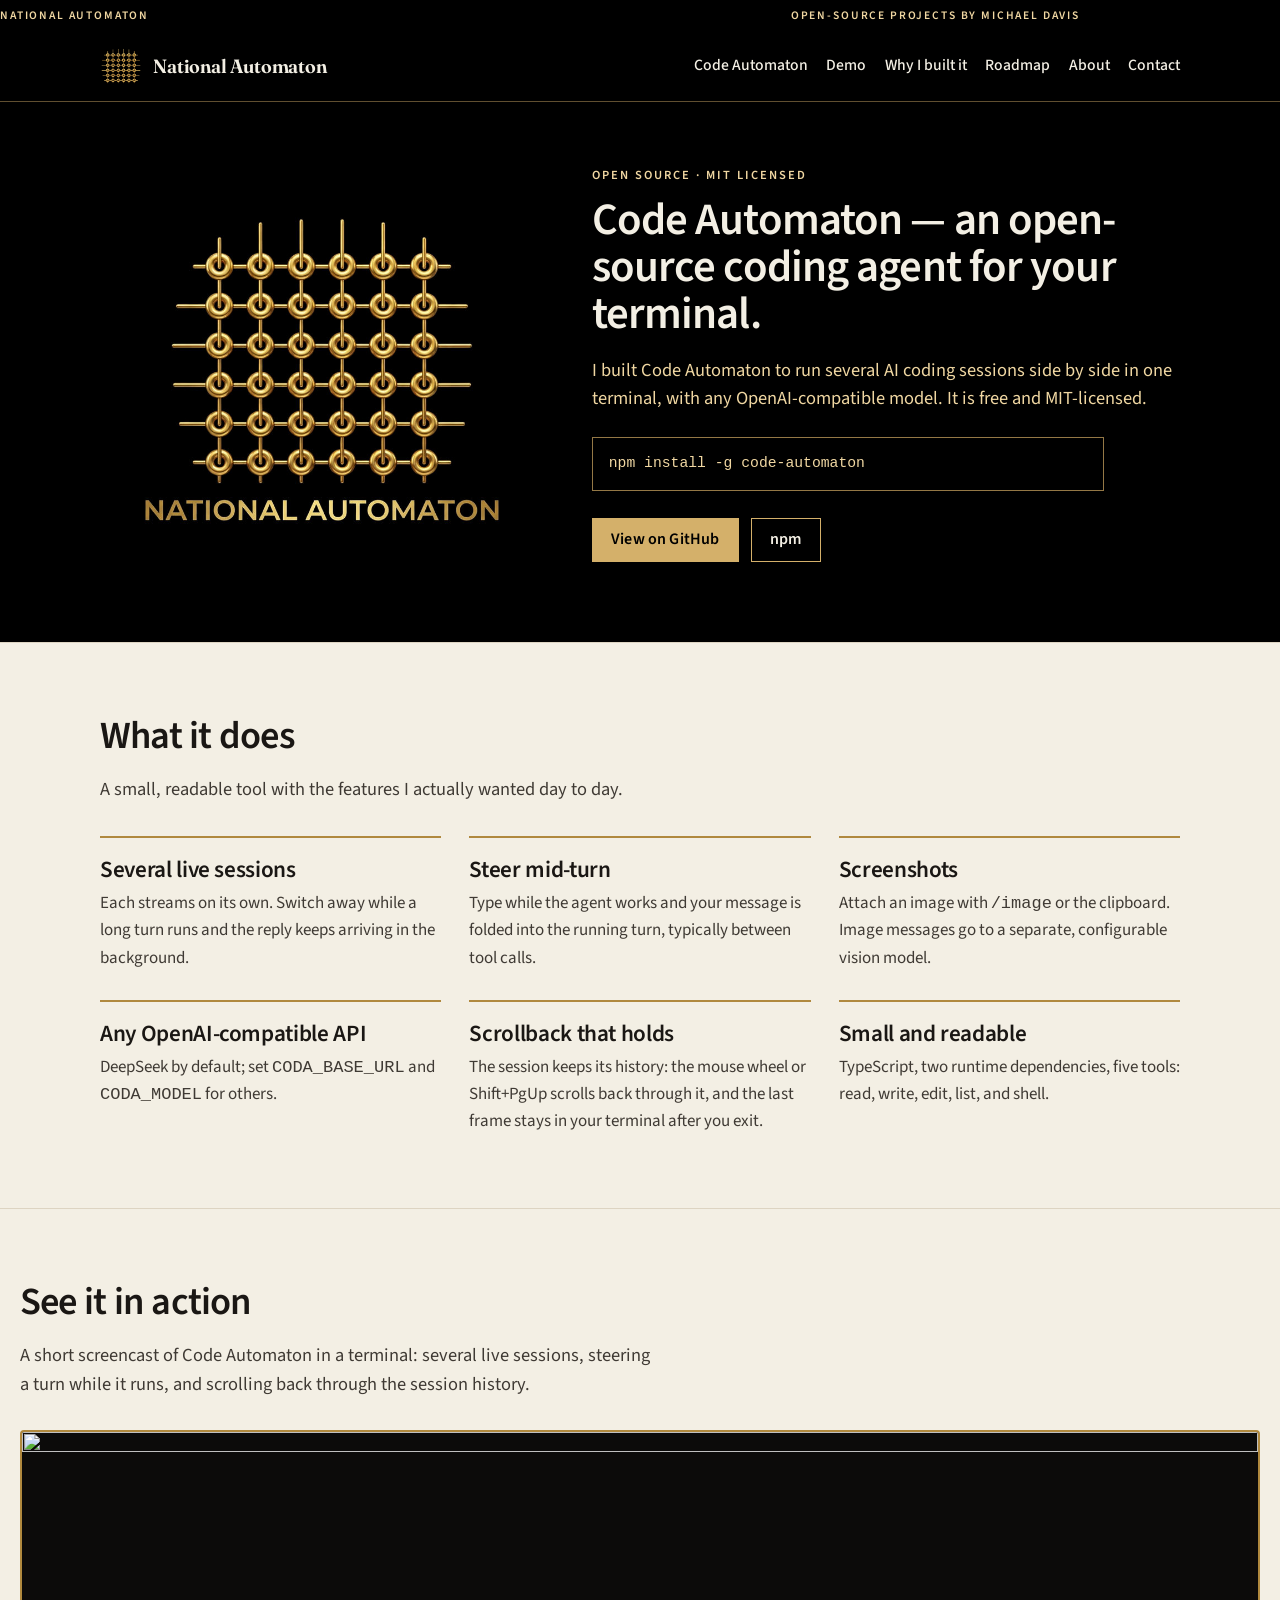
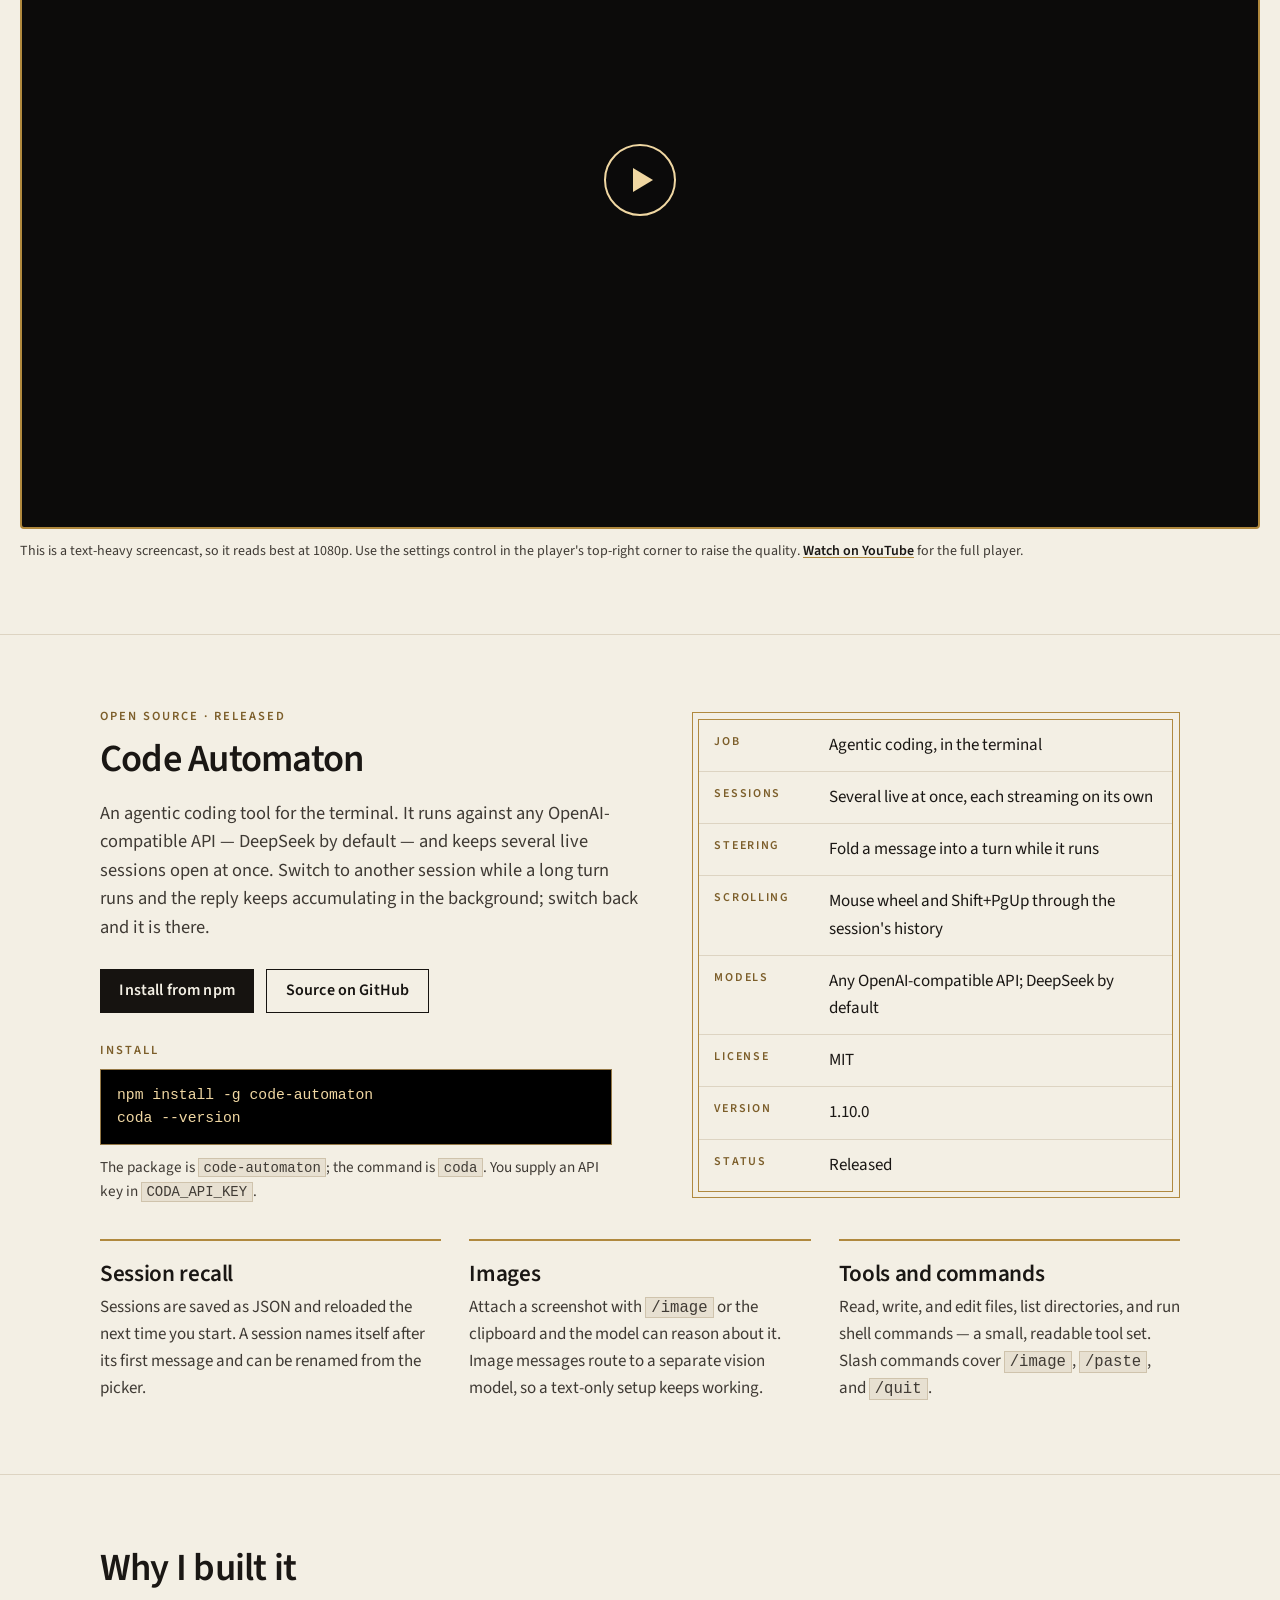
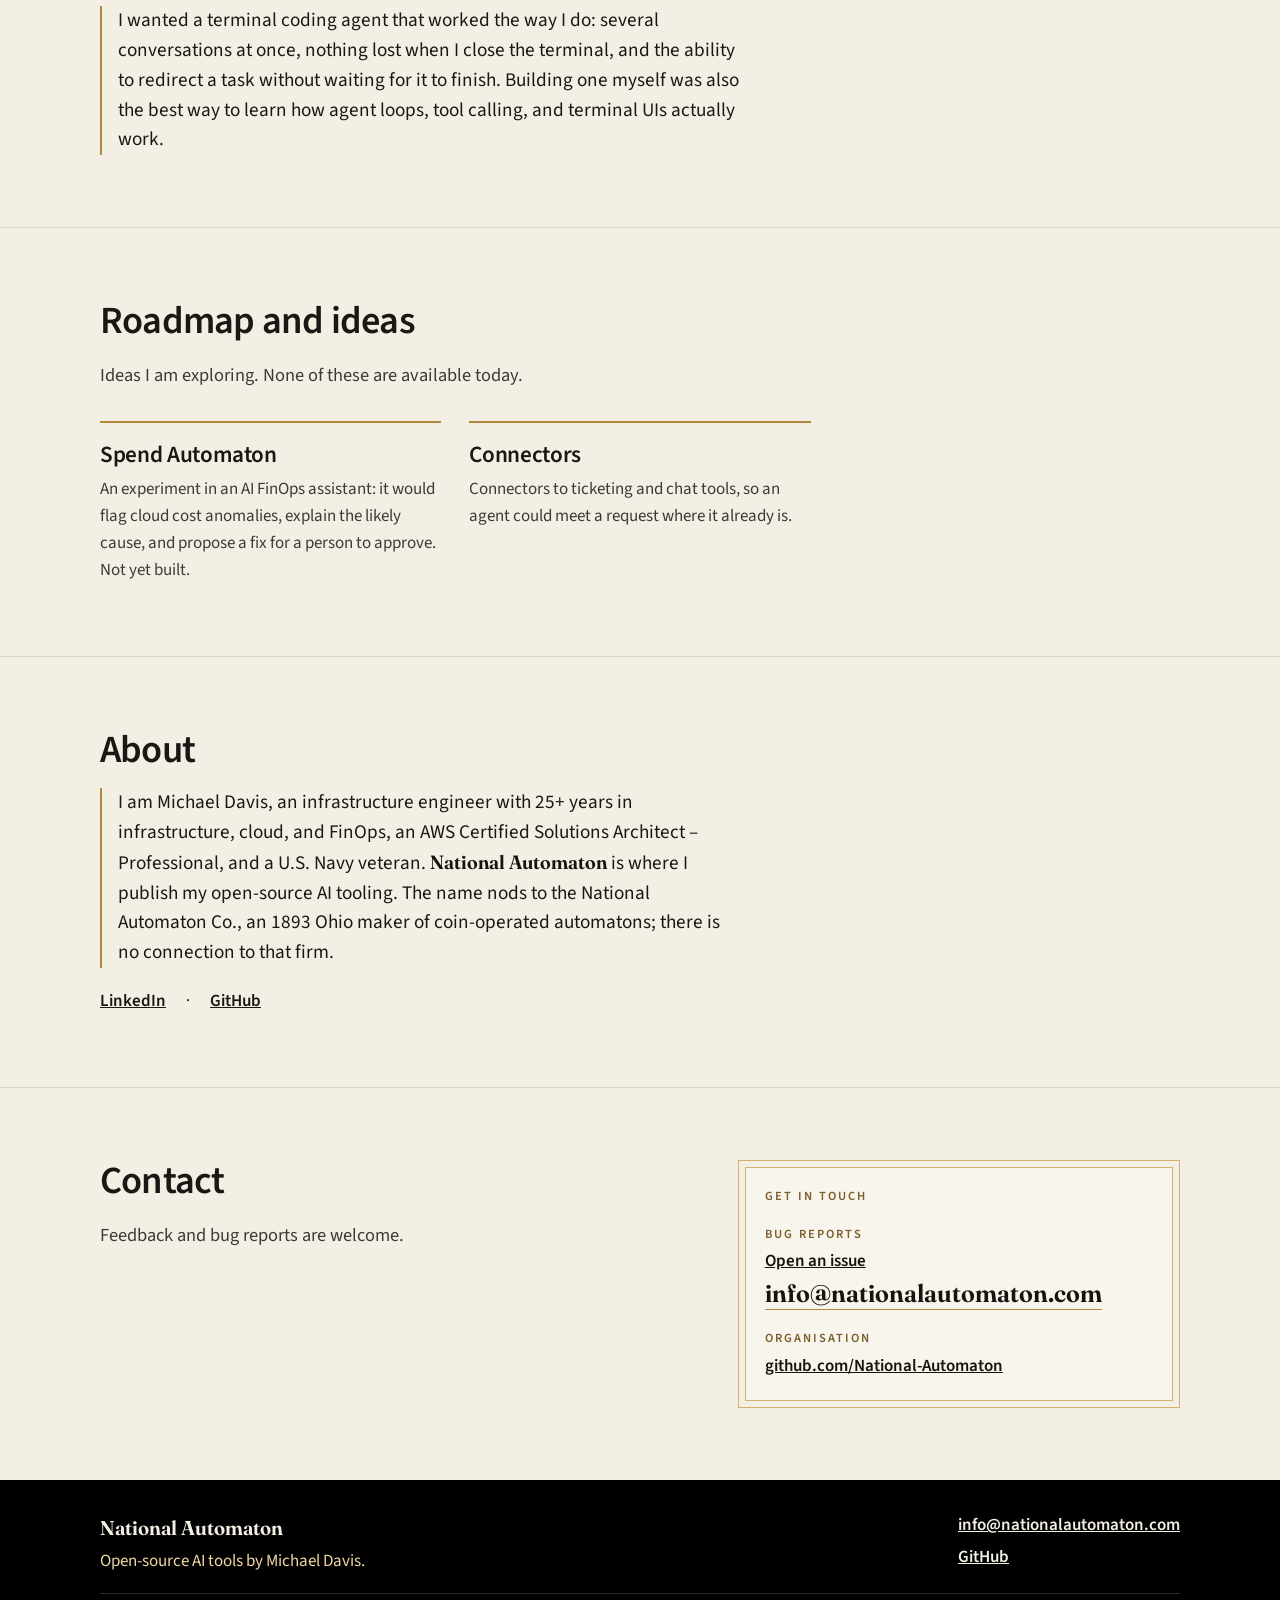
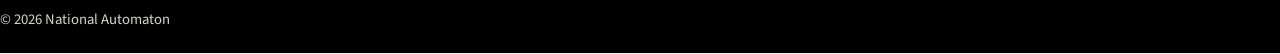
==== commit a53b56a6: "Correct the demo note: the embed does let viewers change quality The player's quality control is in " ====
--- a/index.html
+++ b/index.html
@@ -151,7 +151,7 @@
               <img class="video-poster" src="https://i.ytimg.com/vi/N6b3bFDXdLk/maxresdefault.jpg" width="1280" height="720" alt="" loading="lazy" decoding="async">
               <span class="video-play" aria-hidden="true"></span>
             </button>
-            <p class="video-note">Text-heavy screencast: if the embedded player stays at a low resolution and will not let you change it, <a href="https://youtu.be/N6b3bFDXdLk" rel="noopener noreferrer">open it on YouTube<span class="visually-hidden"> (opens in a new tab)</span></a>, where you can pick the quality. Playing here loads an embedded player from <code>youtube-nocookie.com</code>.</p>
+            <p class="video-note">This is a text-heavy screencast, so it reads best at 1080p. Use the settings control in the player's top-right corner to raise the quality. <a href="https://youtu.be/N6b3bFDXdLk" rel="noopener noreferrer">Watch on YouTube<span class="visually-hidden"> (opens in a new tab)</span></a> for the full player.</p>
           </div>
         </div>
       </section>
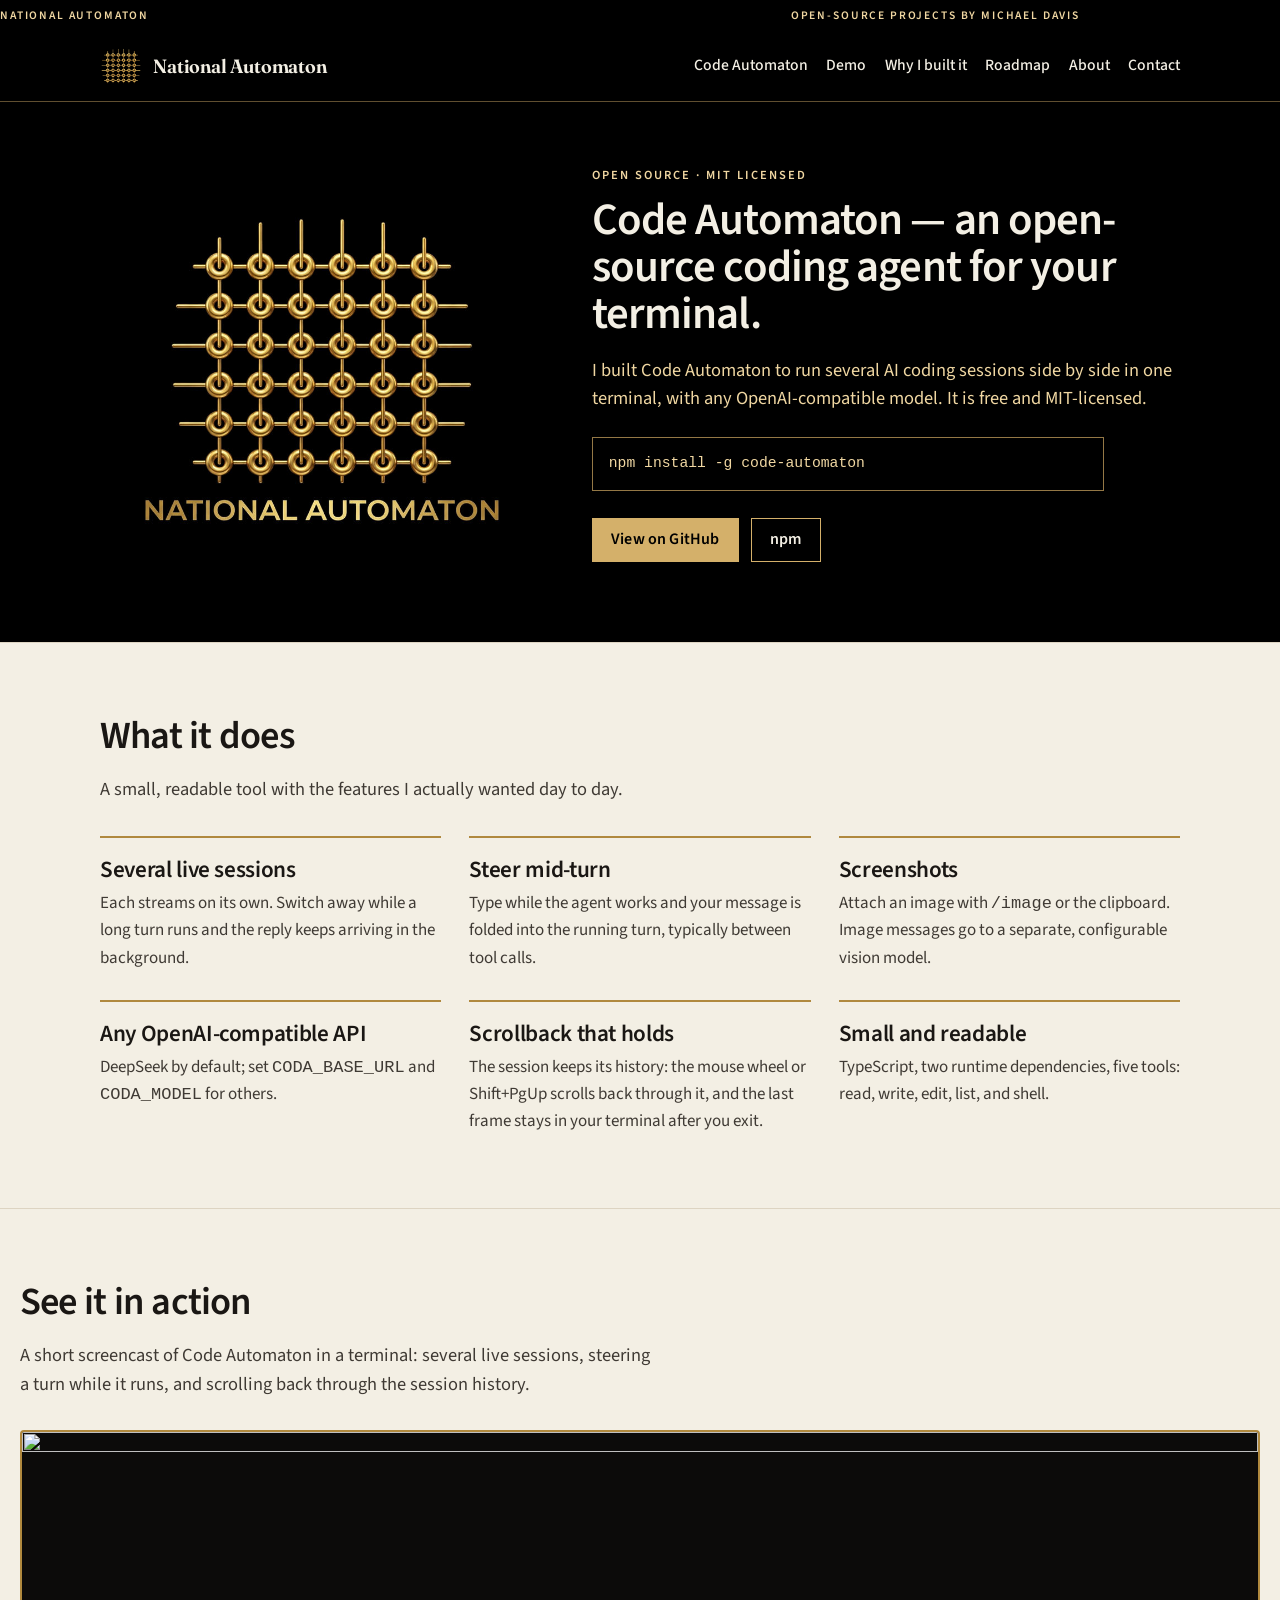
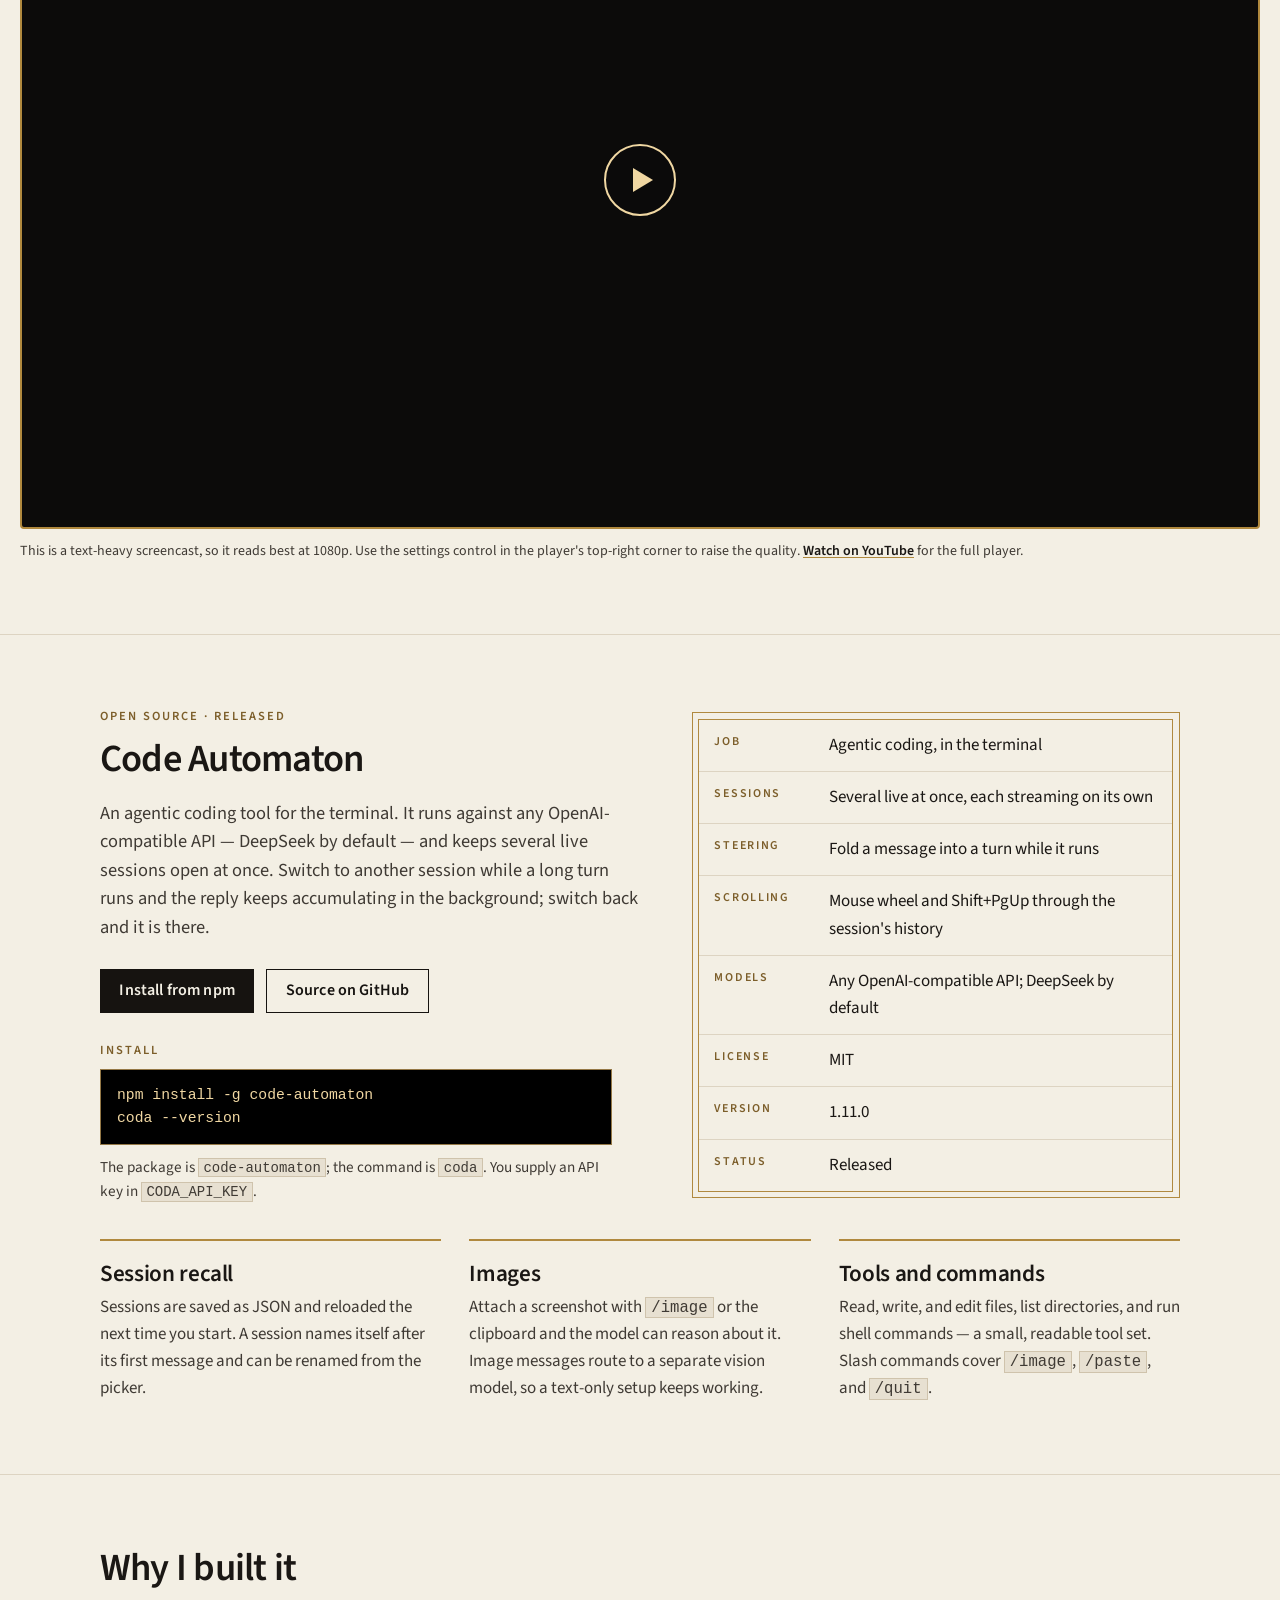
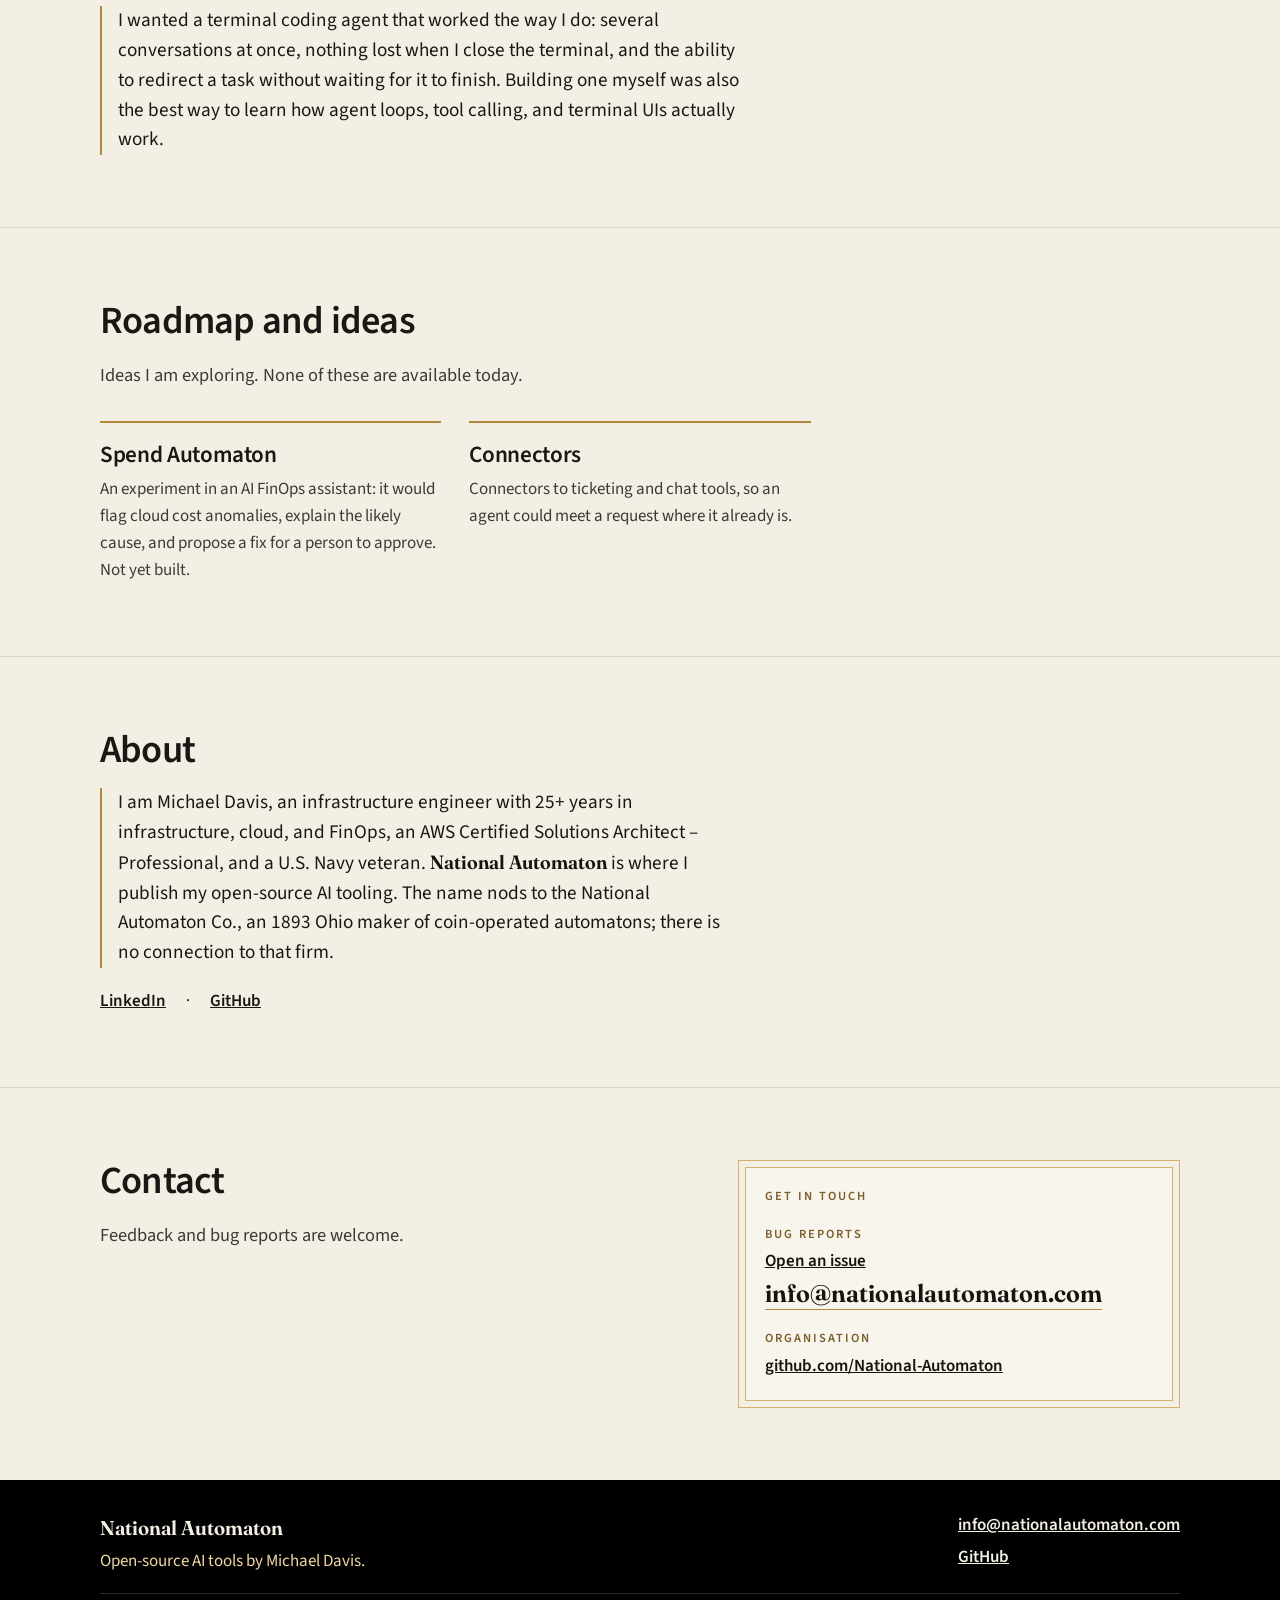
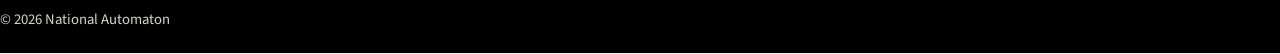
==== commit 7a81dc9d: "Bump Code Automaton to 1.11.0" ====
--- a/index.html
+++ b/index.html
@@ -49,7 +49,7 @@
           "name": "Code Automaton",
           "applicationCategory": "DeveloperApplication",
           "operatingSystem": "macOS, Linux, Windows (WSL)",
-          "softwareVersion": "1.10.0",
+          "softwareVersion": "1.11.0",
           "url": "https://github.com/National-Automaton/code-automaton",
           "installUrl": "https://www.npmjs.com/package/code-automaton",
           "license": "https://opensource.org/licenses/MIT",
@@ -201,7 +201,7 @@
               </div>
               <div>
                 <dt>Version</dt>
-                <dd>1.10.0</dd>
+                <dd>1.11.0</dd>
               </div>
               <div>
                 <dt>Status</dt>
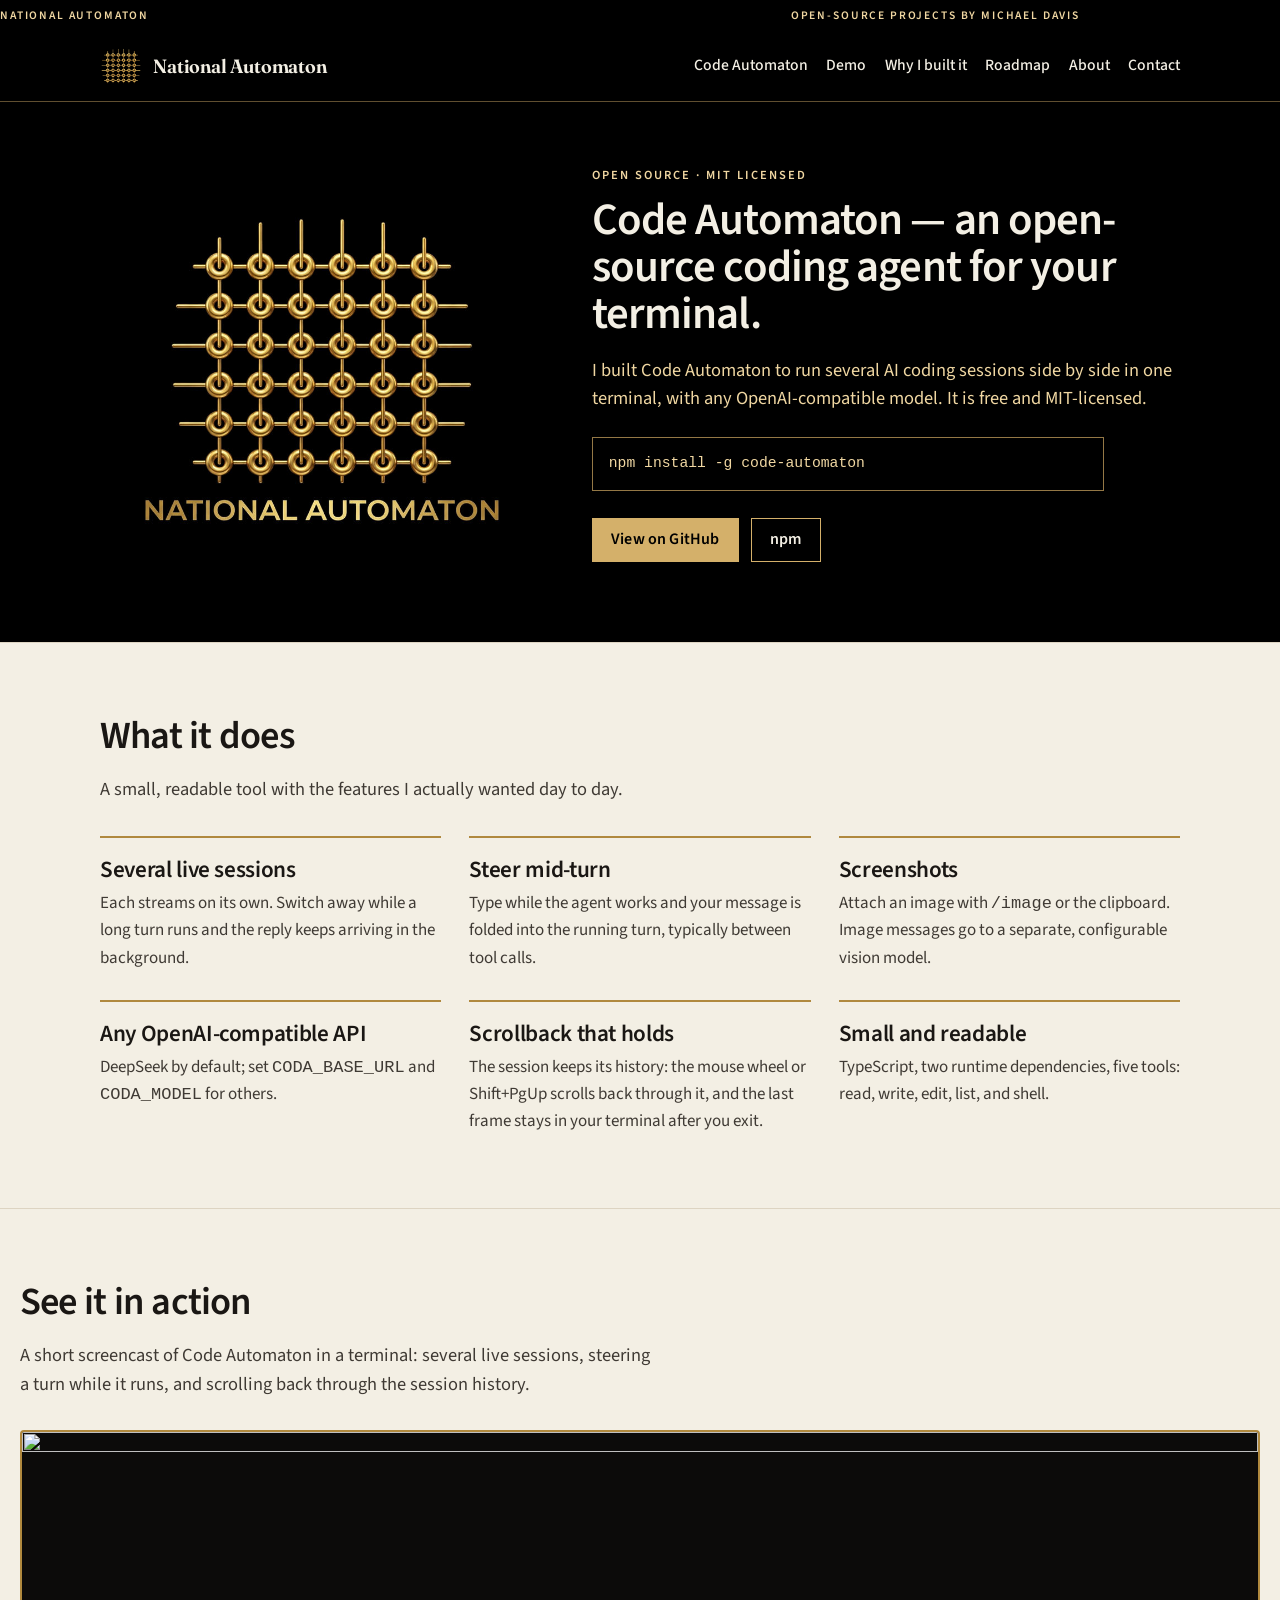
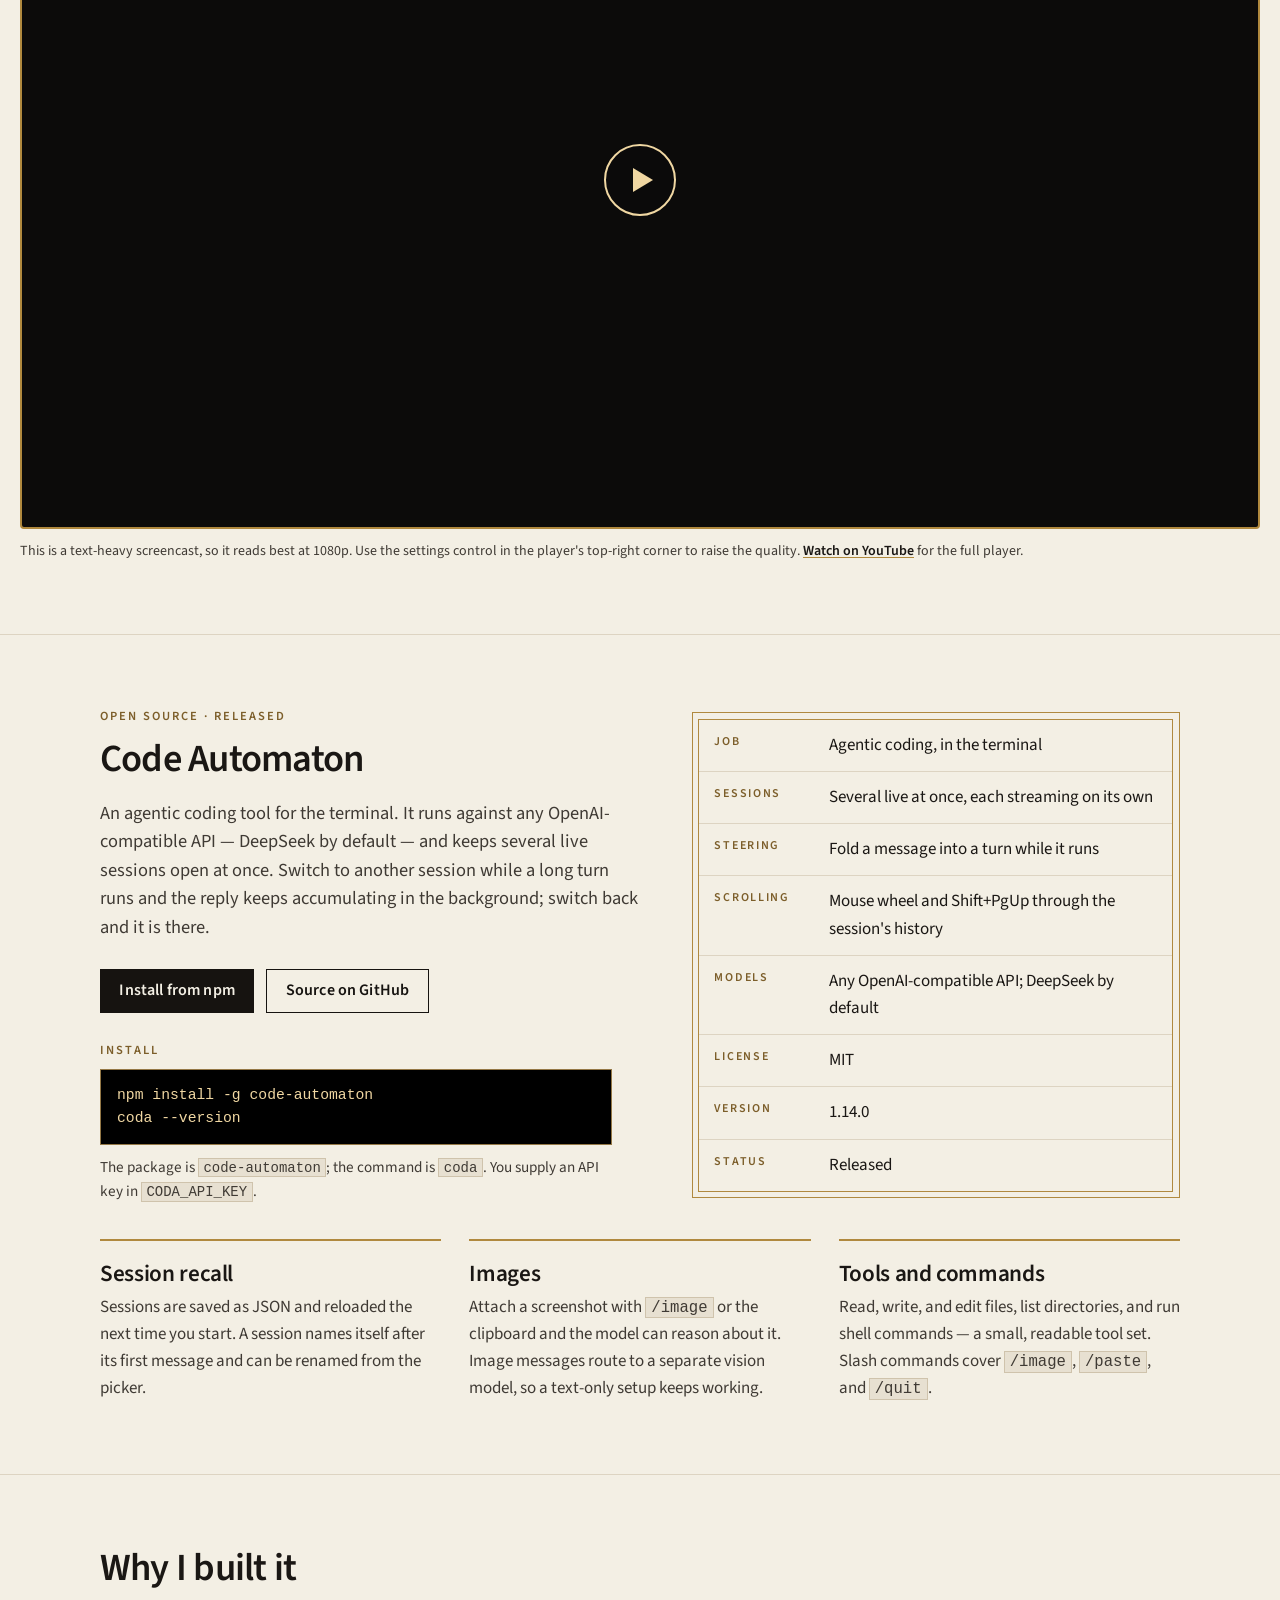
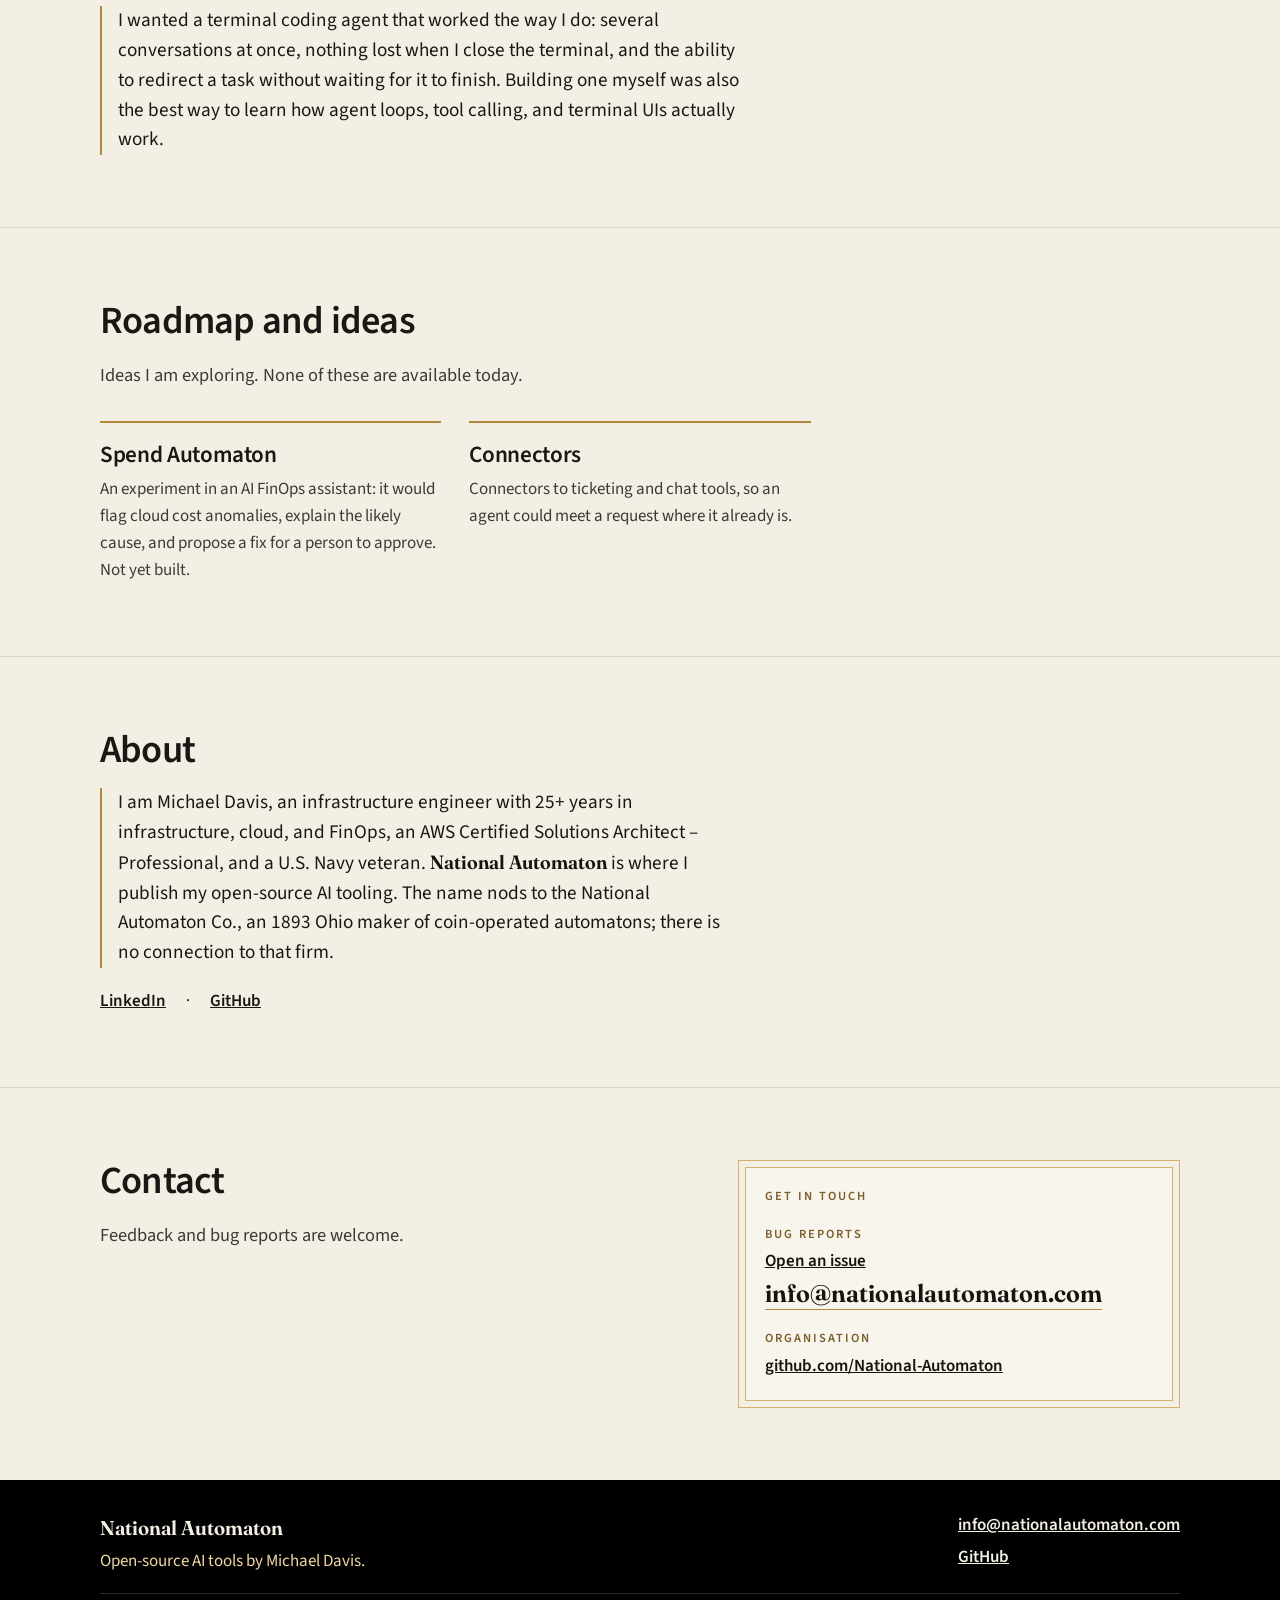
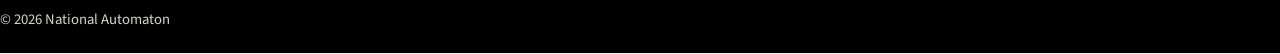
==== commit 4094d7c6: "Bump Code Automaton to 1.14.0" ====
--- a/index.html
+++ b/index.html
@@ -49,7 +49,7 @@
           "name": "Code Automaton",
           "applicationCategory": "DeveloperApplication",
           "operatingSystem": "macOS, Linux, Windows (WSL)",
-          "softwareVersion": "1.11.0",
+          "softwareVersion": "1.14.0",
           "url": "https://github.com/National-Automaton/code-automaton",
           "installUrl": "https://www.npmjs.com/package/code-automaton",
           "license": "https://opensource.org/licenses/MIT",
@@ -201,7 +201,7 @@
               </div>
               <div>
                 <dt>Version</dt>
-                <dd>1.11.0</dd>
+                <dd>1.14.0</dd>
               </div>
               <div>
                 <dt>Status</dt>
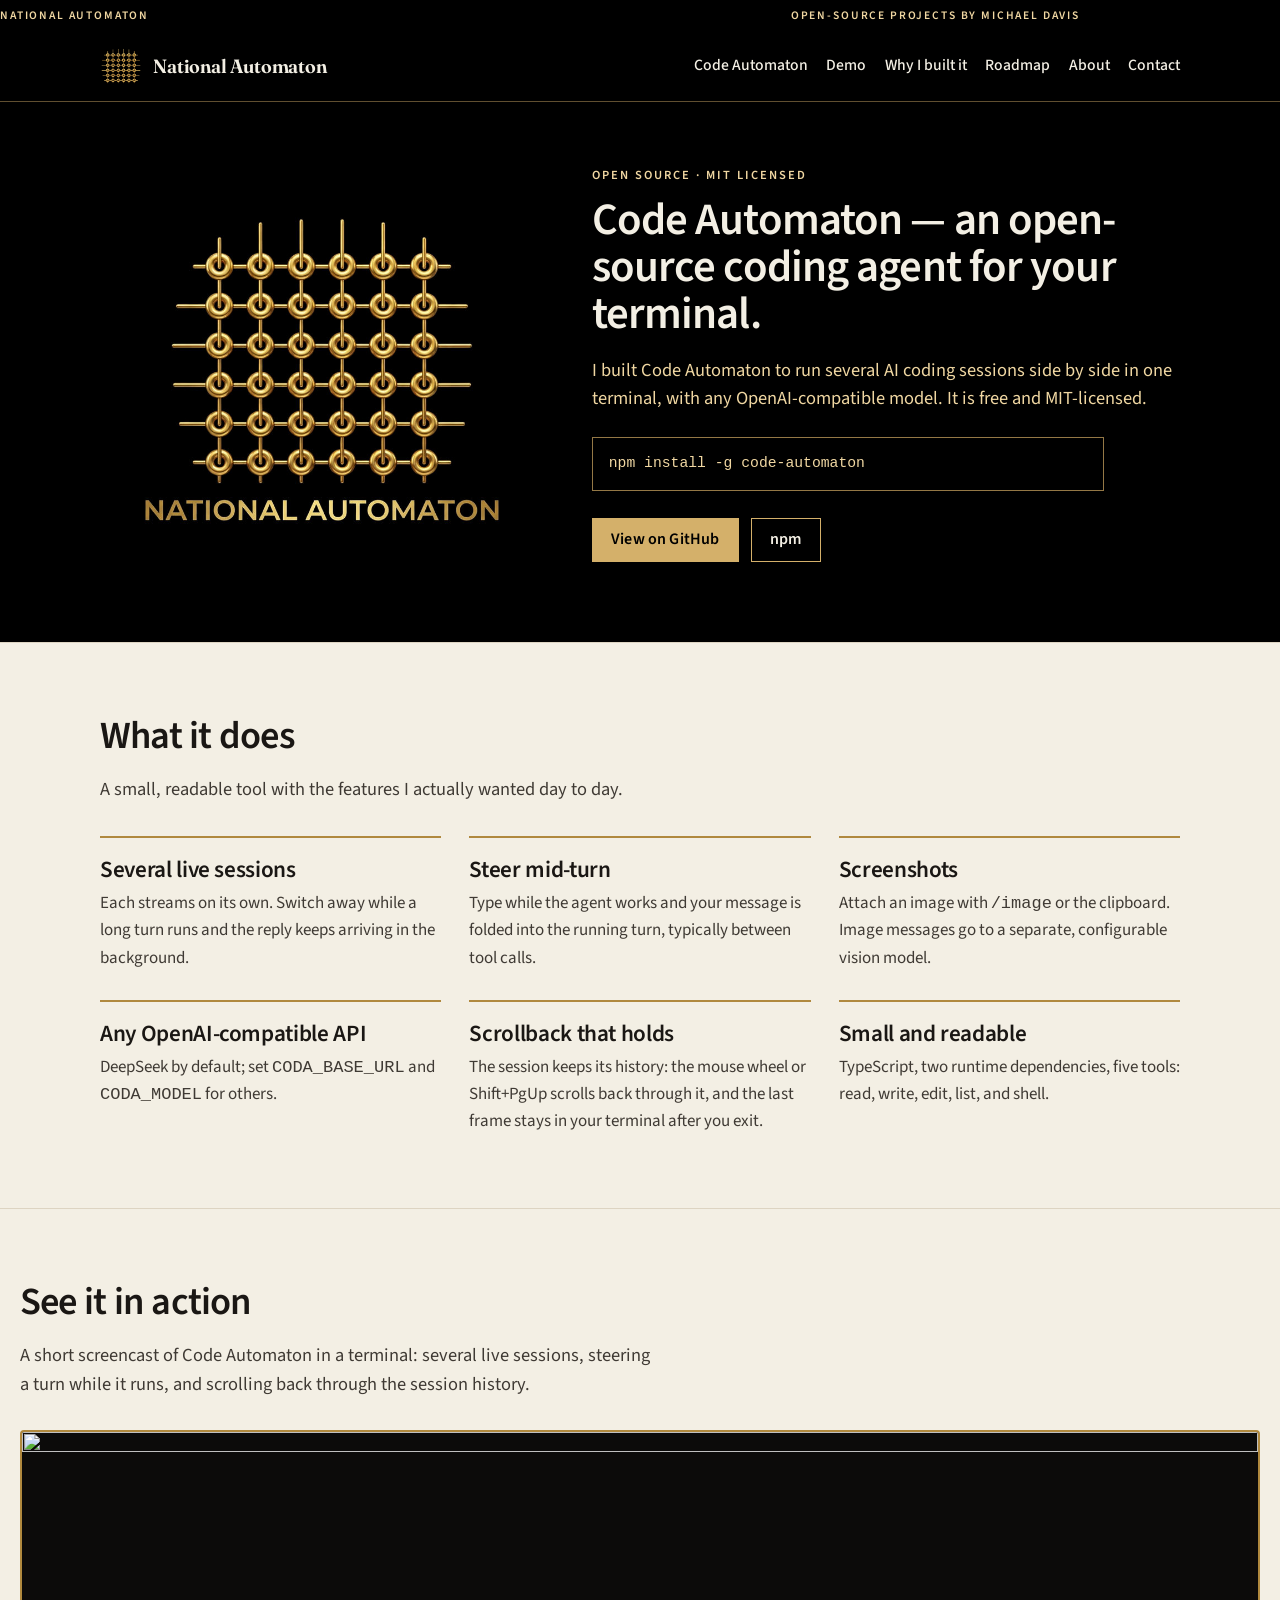
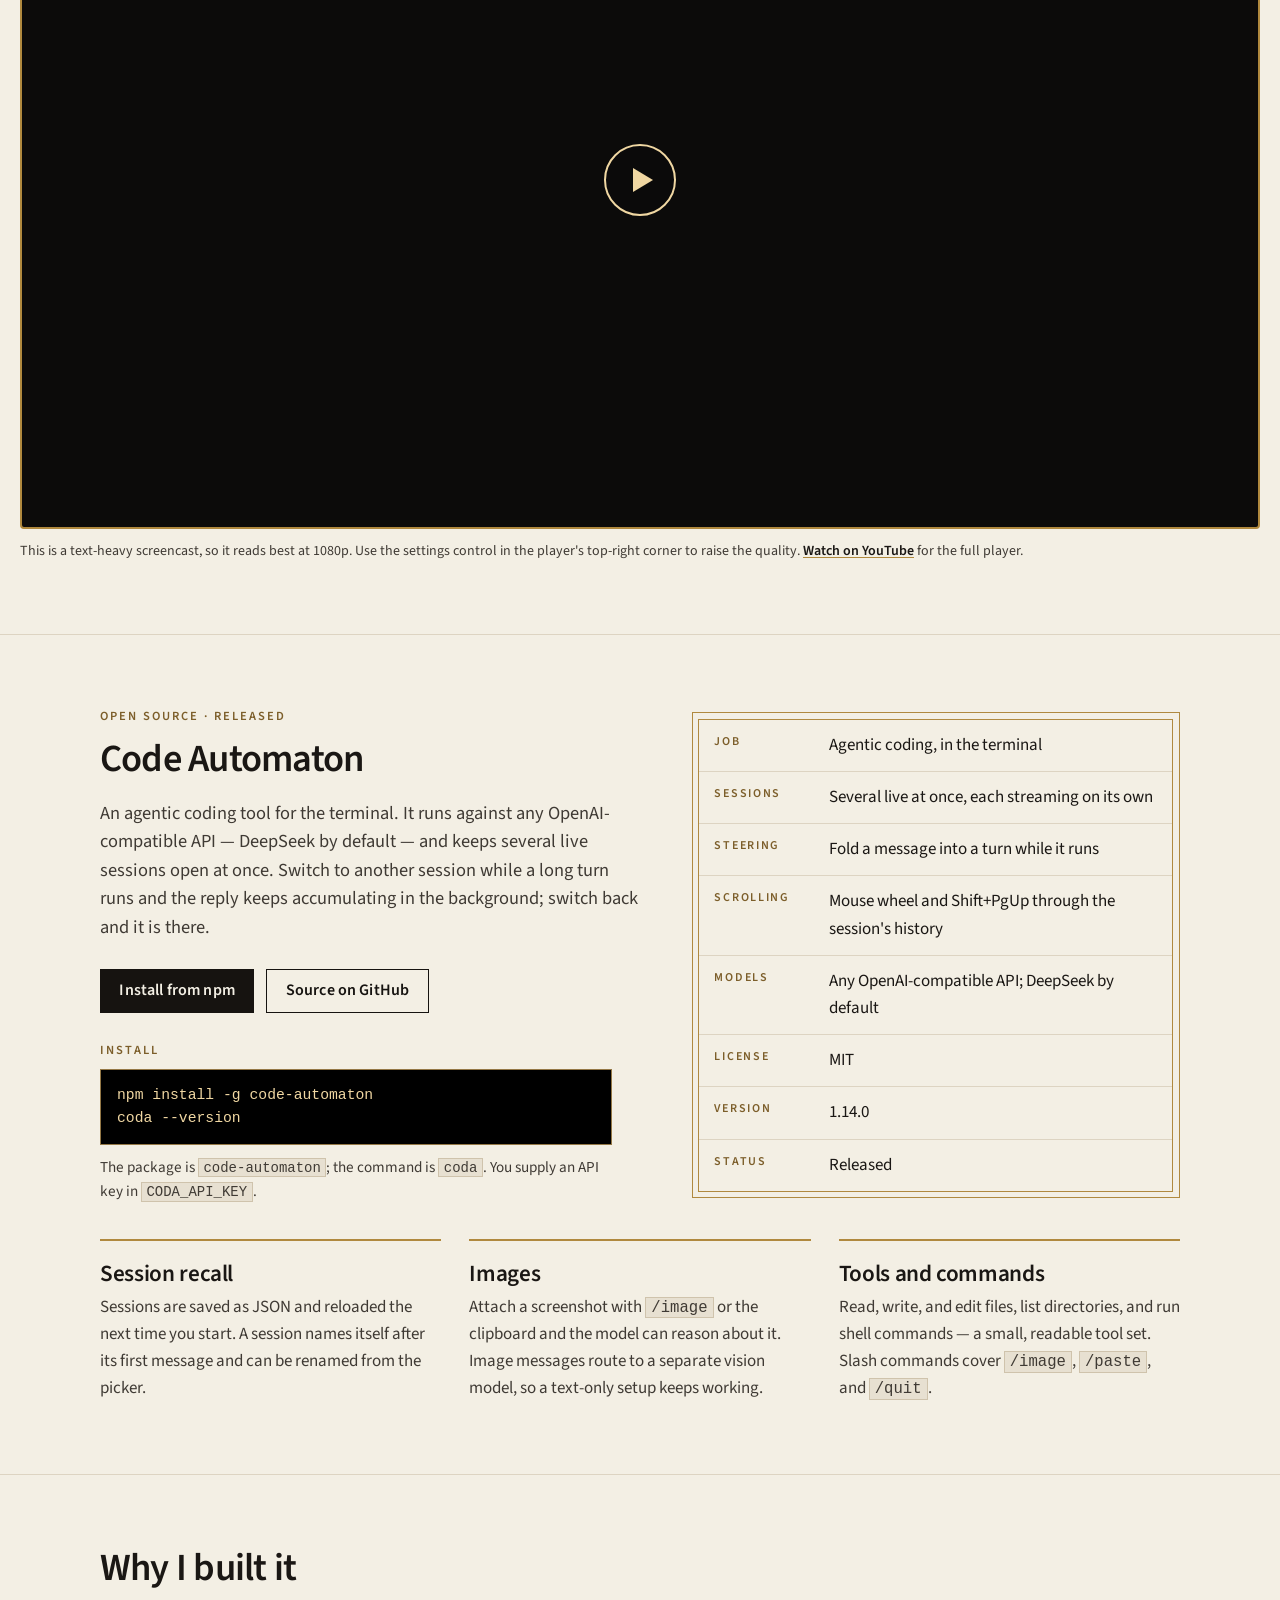
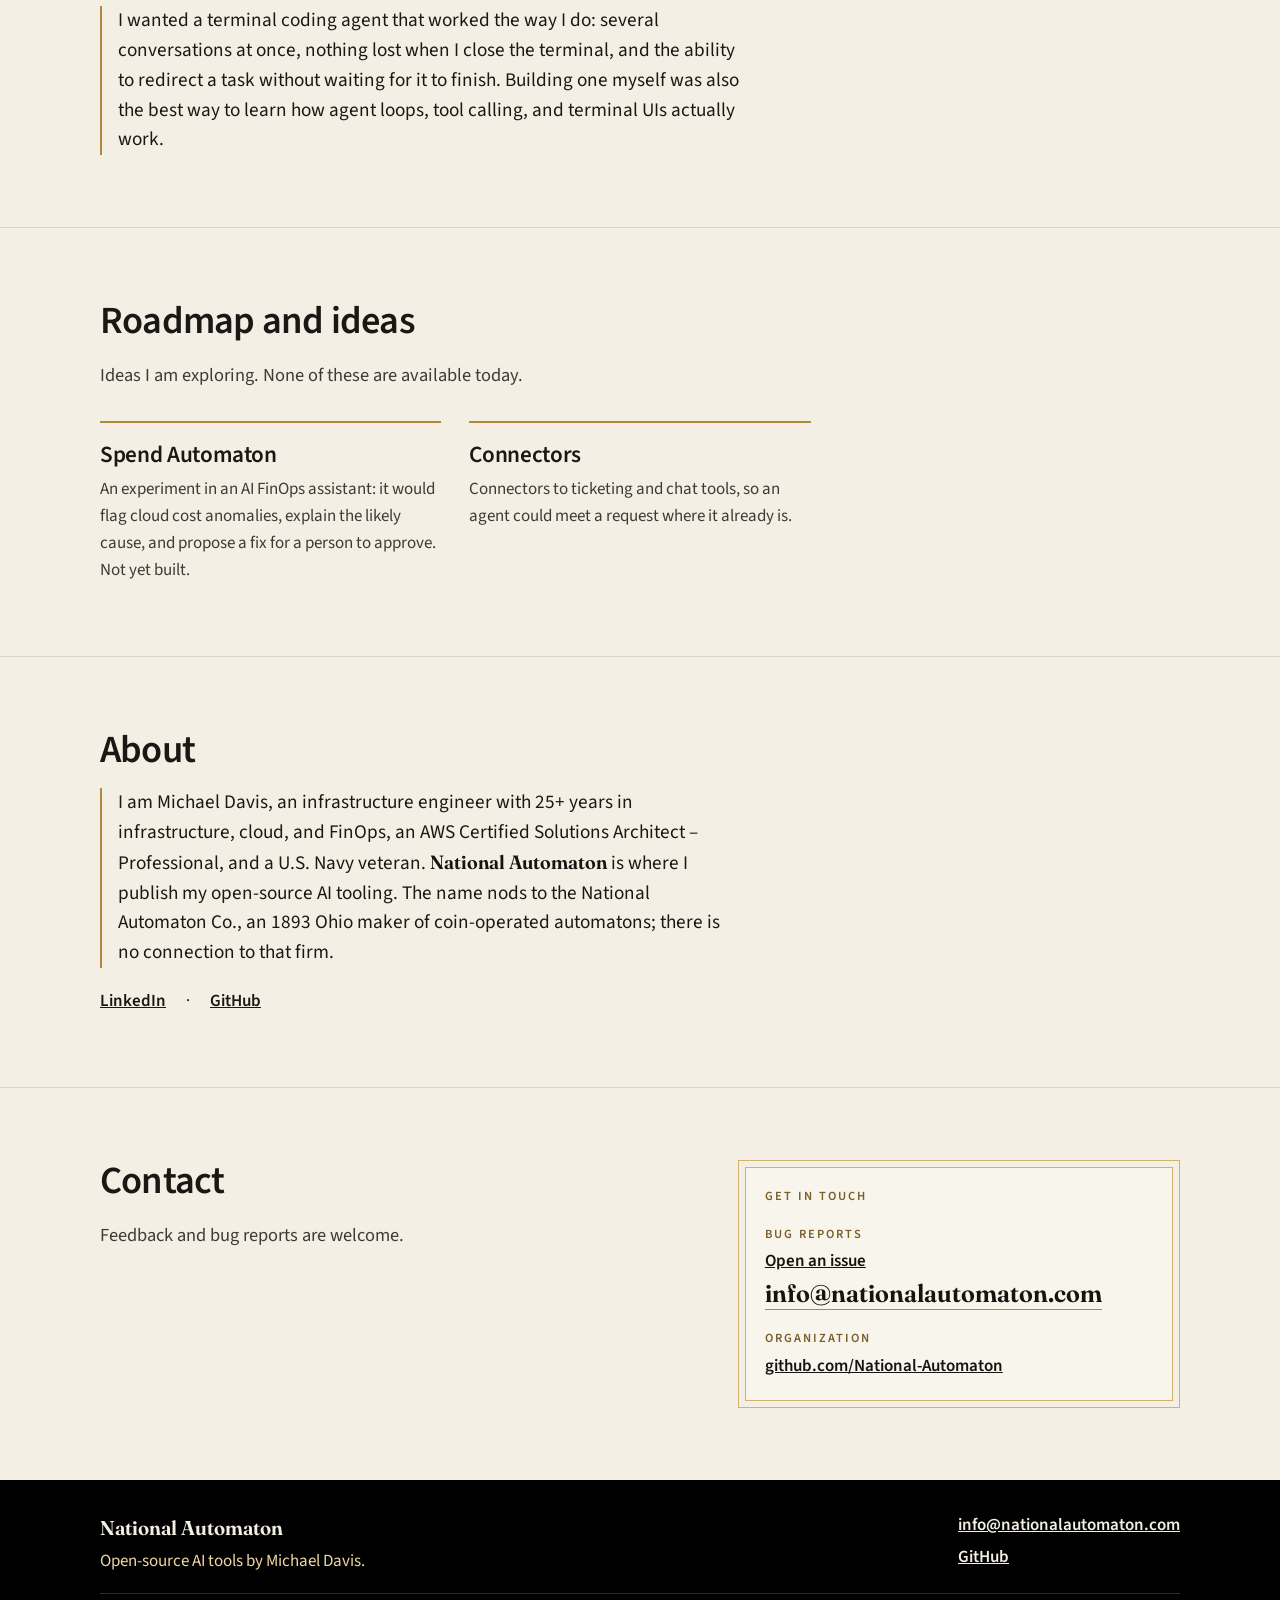
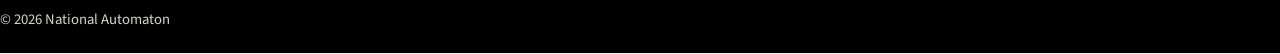
==== commit 7a62344f: "Use US English spelling: Organization" ====
--- a/index.html
+++ b/index.html
@@ -272,7 +272,7 @@
               <p class="letter-label">Bug reports</p>
               <p><a class="github" href="https://github.com/National-Automaton/code-automaton/issues" rel="noopener noreferrer">Open an issue<span class="visually-hidden"> (opens in a new tab)</span></a></p>
               <p><a class="mail" href="mailto:info@nationalautomaton.com">info@nationalautomaton.com</a></p>
-              <p class="letter-label">Organisation</p>
+              <p class="letter-label">Organization</p>
               <p><a class="github" href="https://github.com/National-Automaton" rel="noopener noreferrer">github.com/National-Automaton<span class="visually-hidden"> (opens in a new tab)</span></a></p>
             </div>
           </address>
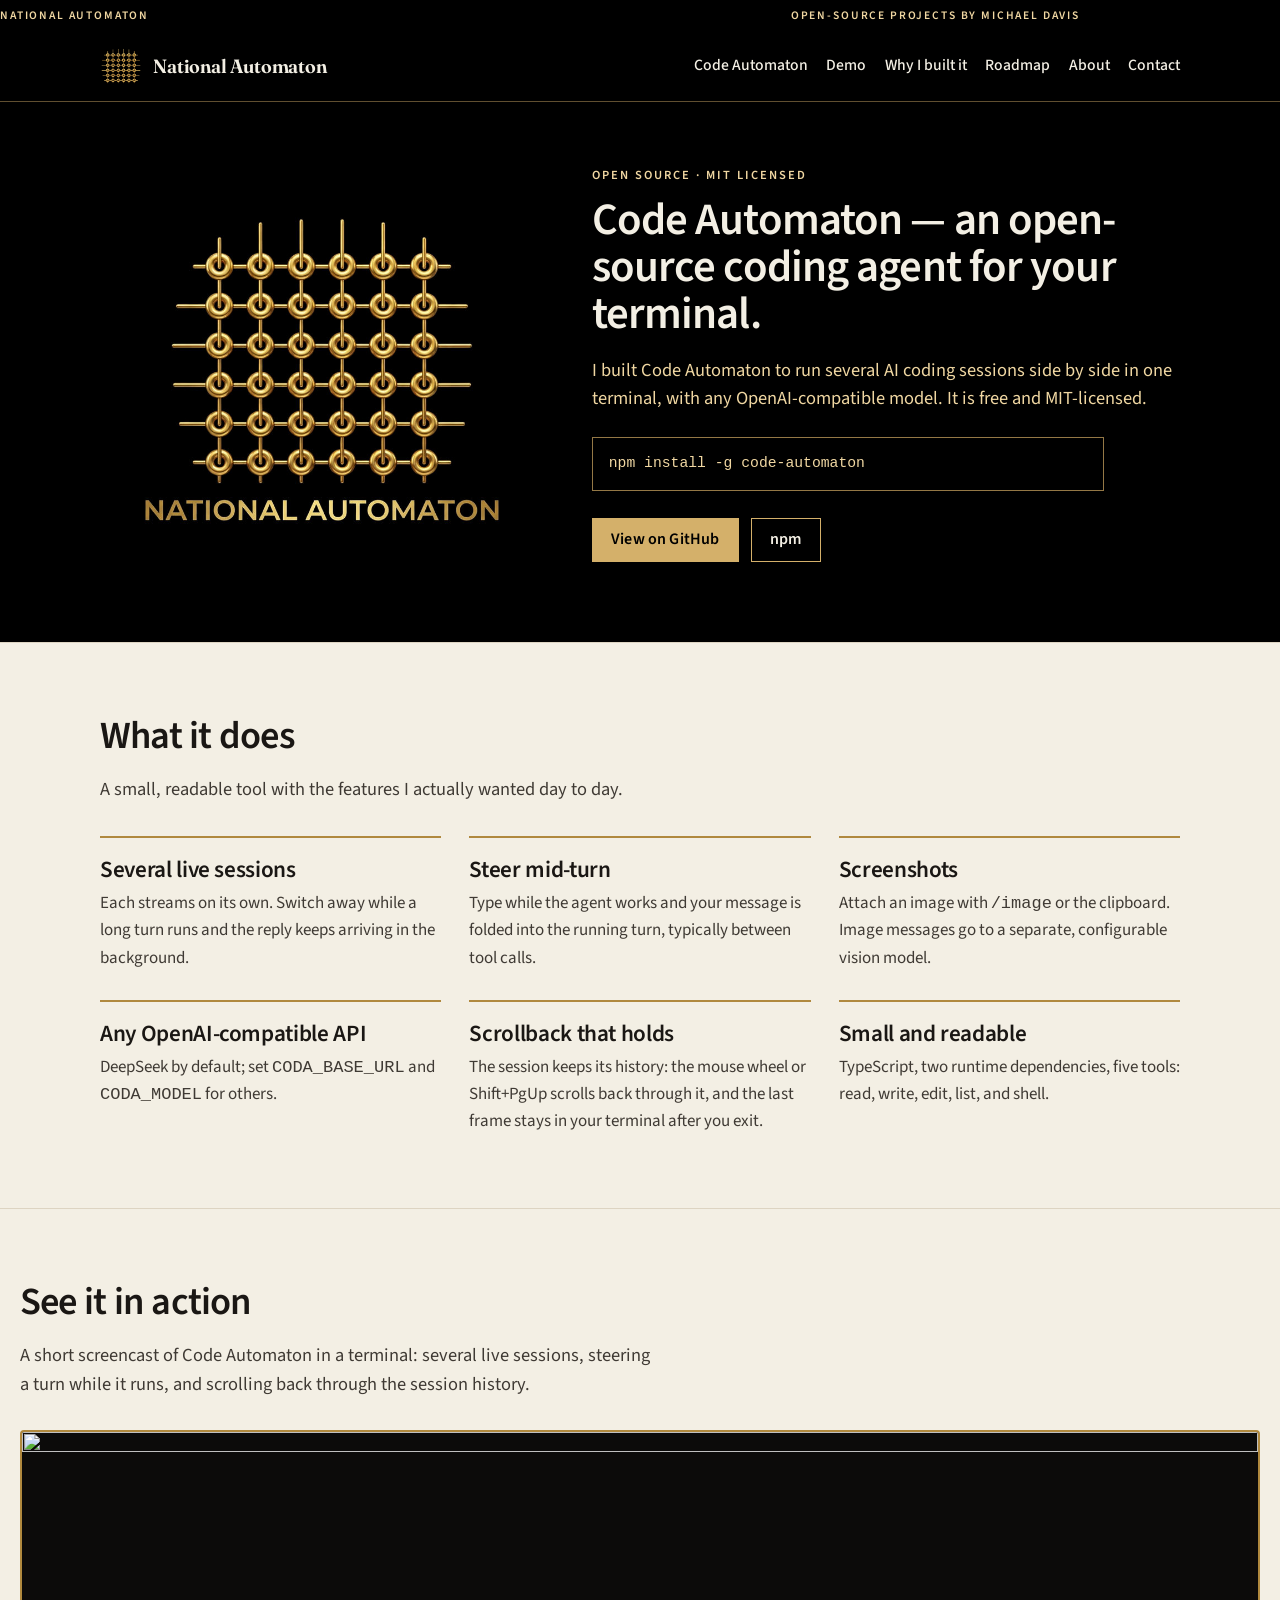
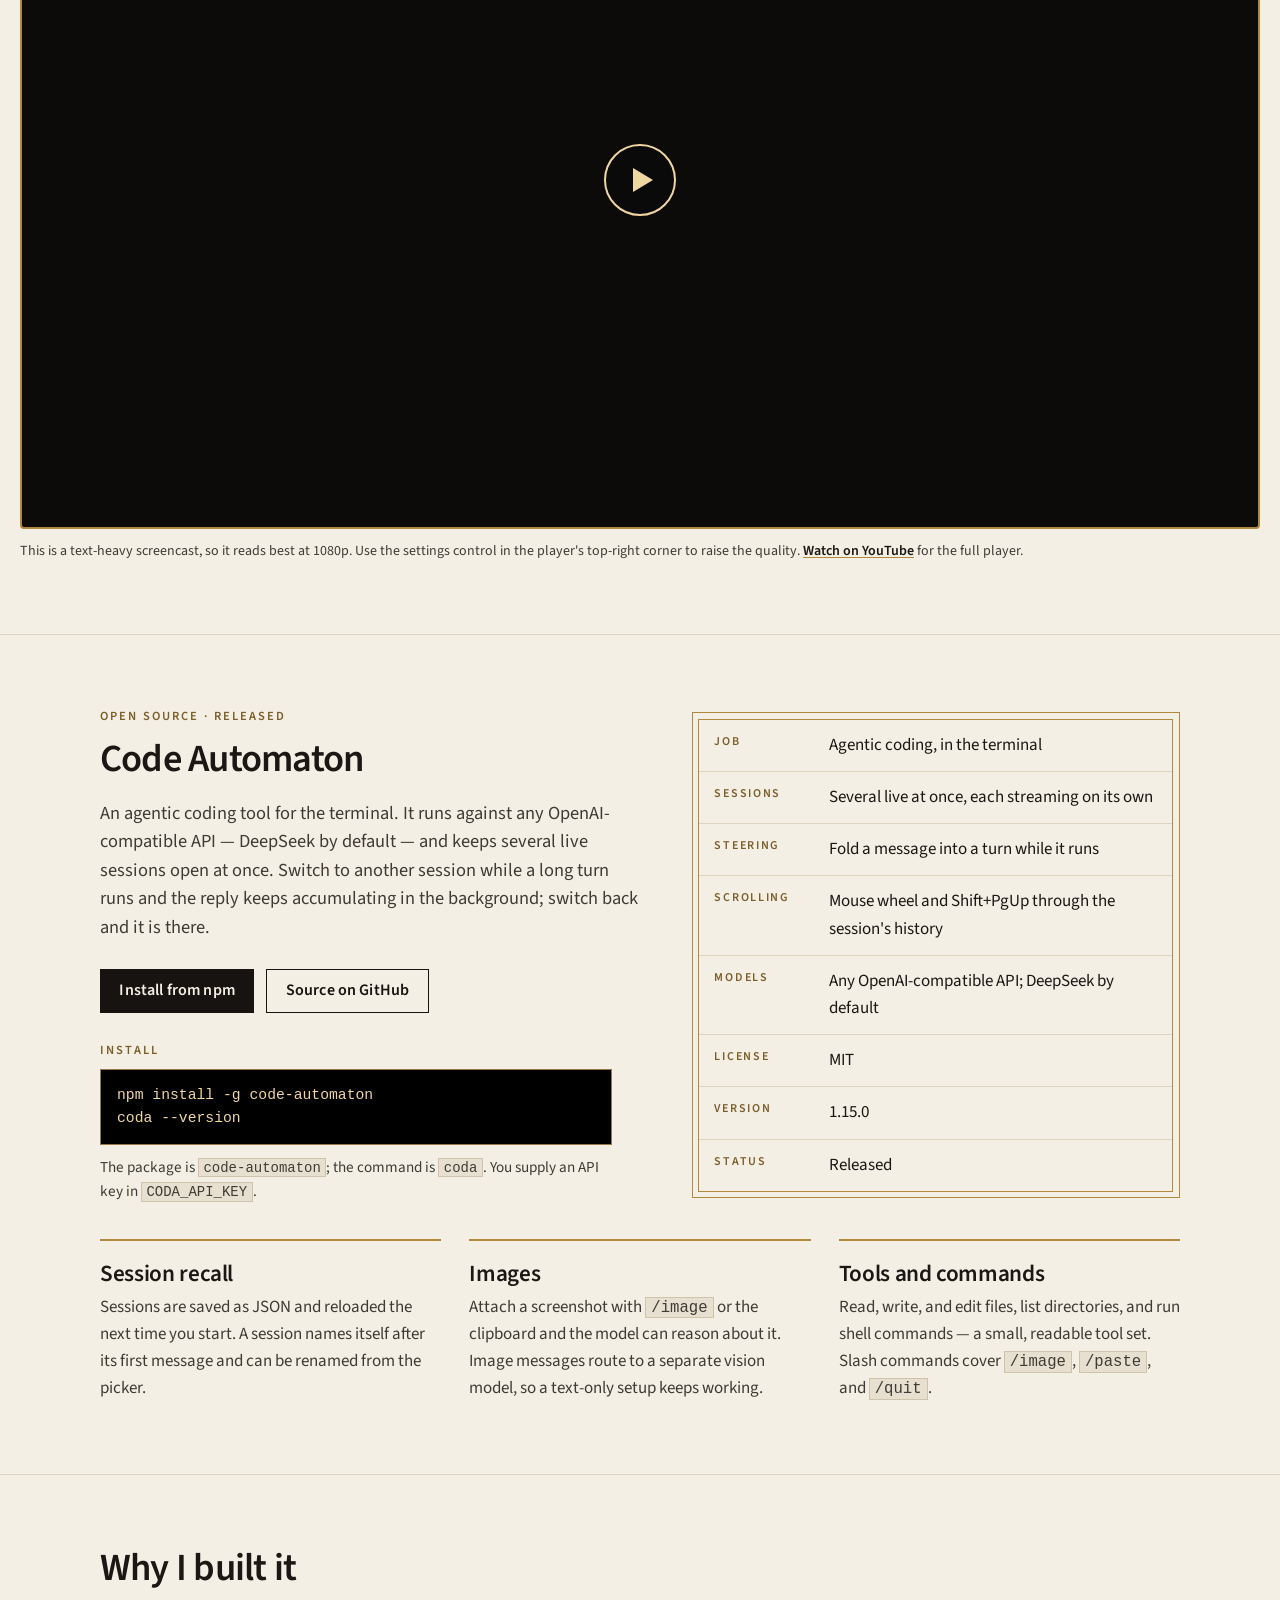
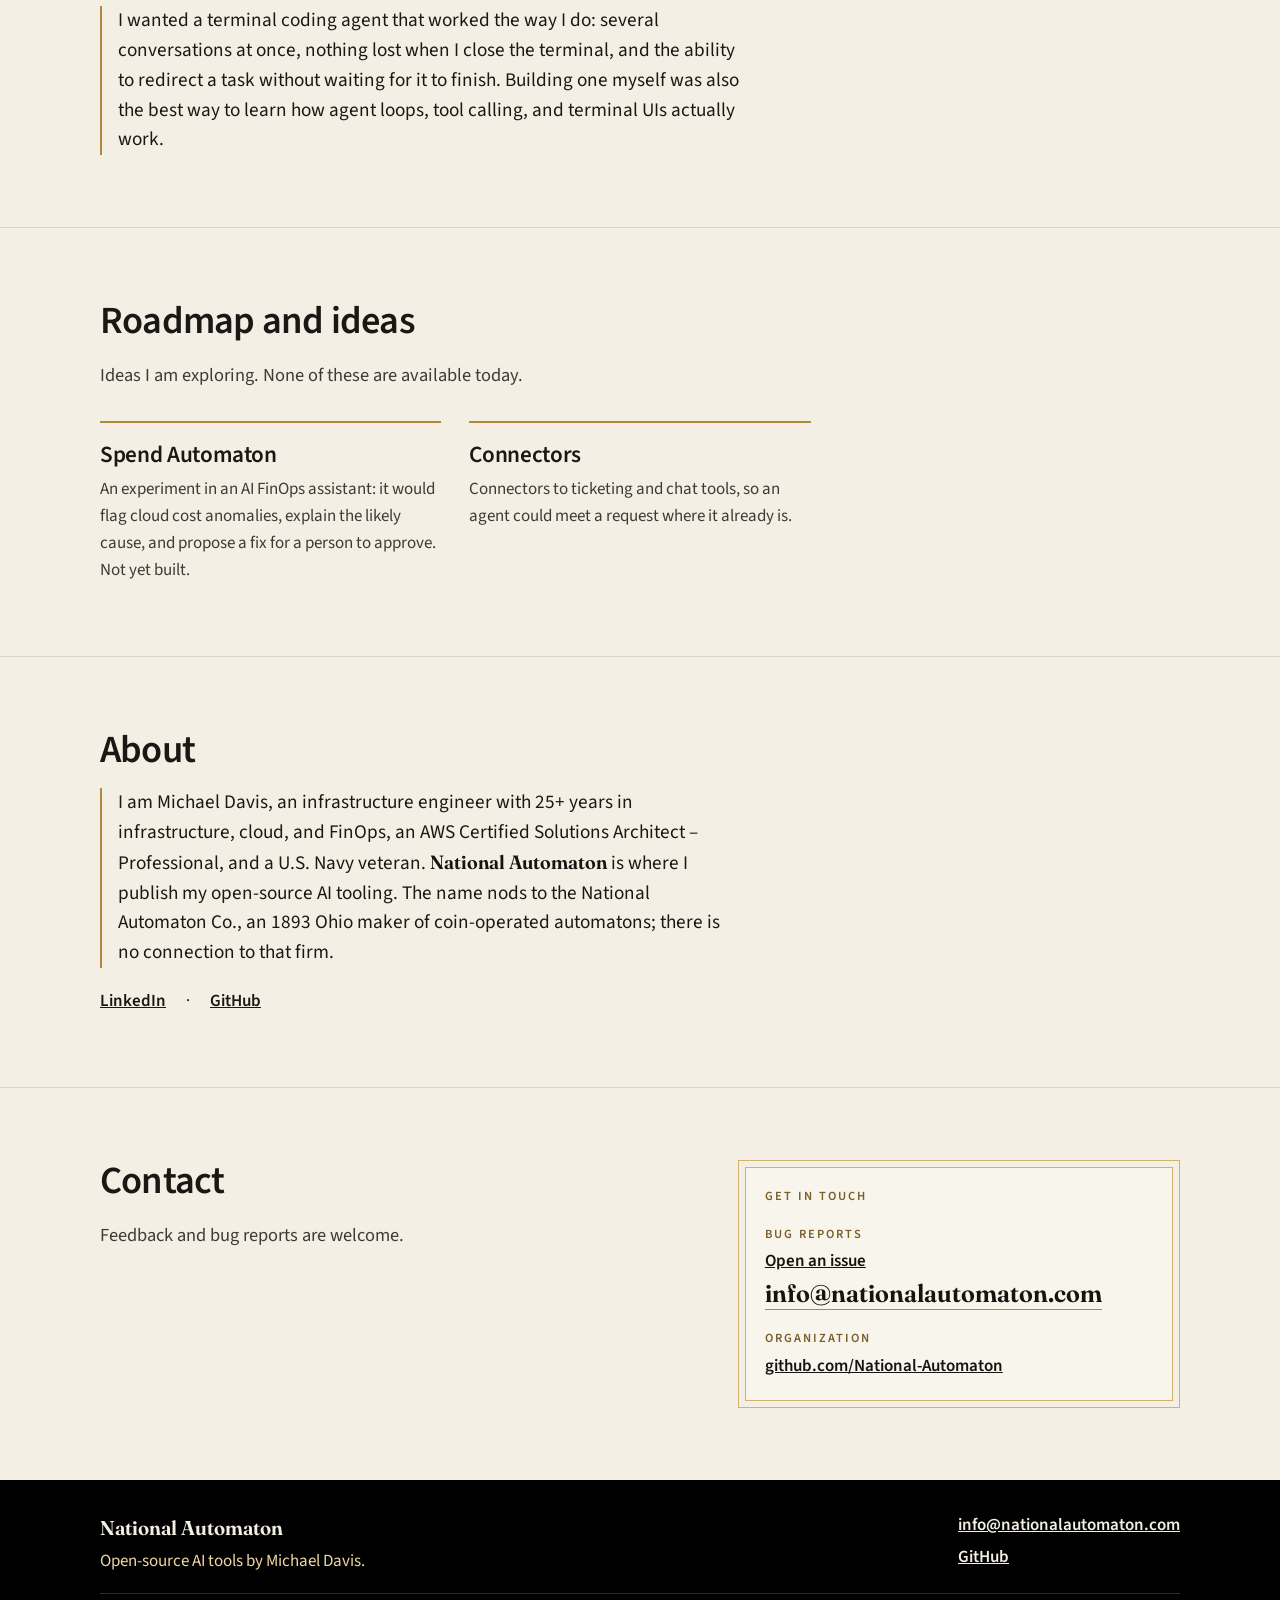
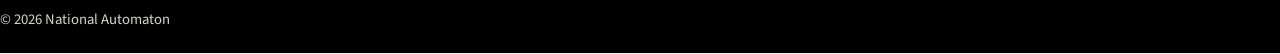
==== commit 5d008204: "Bump Code Automaton to 1.15.0" ====
--- a/index.html
+++ b/index.html
@@ -49,7 +49,7 @@
           "name": "Code Automaton",
           "applicationCategory": "DeveloperApplication",
           "operatingSystem": "macOS, Linux, Windows (WSL)",
-          "softwareVersion": "1.14.0",
+          "softwareVersion": "1.15.0",
           "url": "https://github.com/National-Automaton/code-automaton",
           "installUrl": "https://www.npmjs.com/package/code-automaton",
           "license": "https://opensource.org/licenses/MIT",
@@ -201,7 +201,7 @@
               </div>
               <div>
                 <dt>Version</dt>
-                <dd>1.14.0</dd>
+                <dd>1.15.0</dd>
               </div>
               <div>
                 <dt>Status</dt>
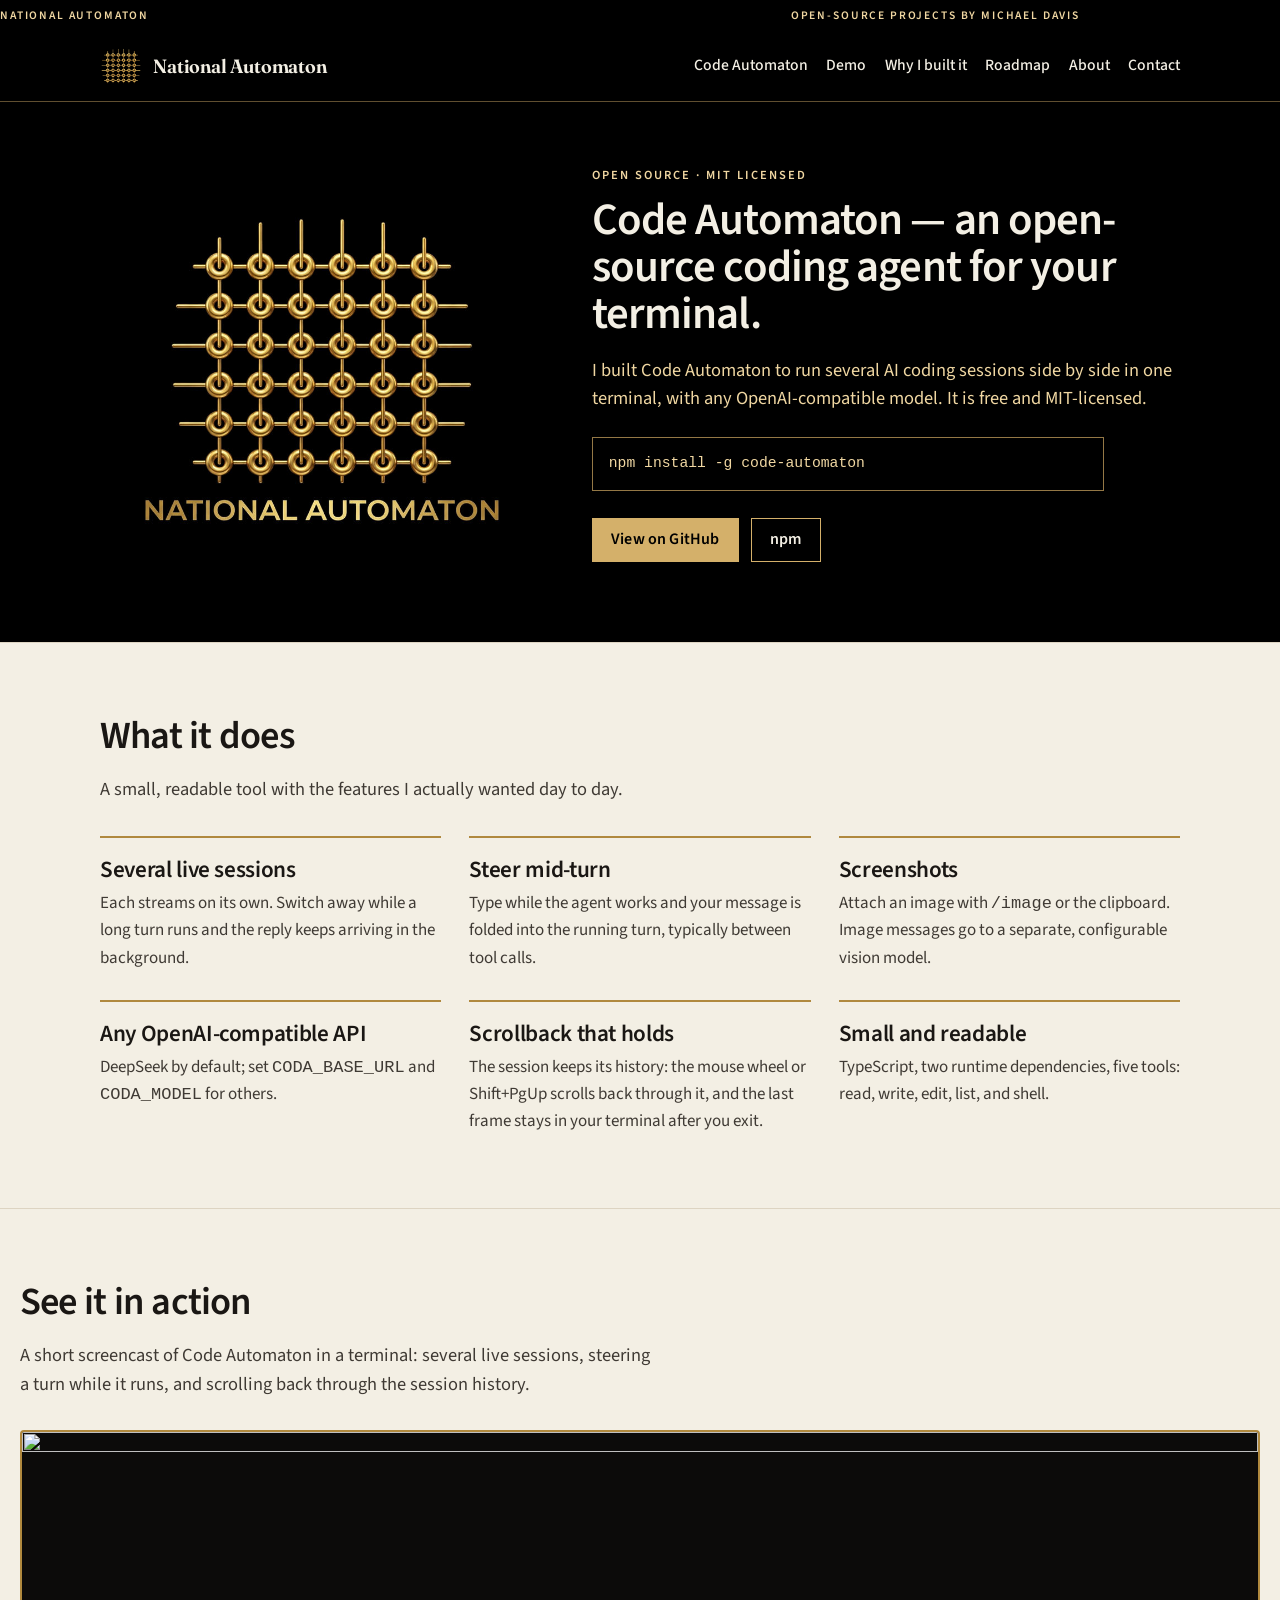
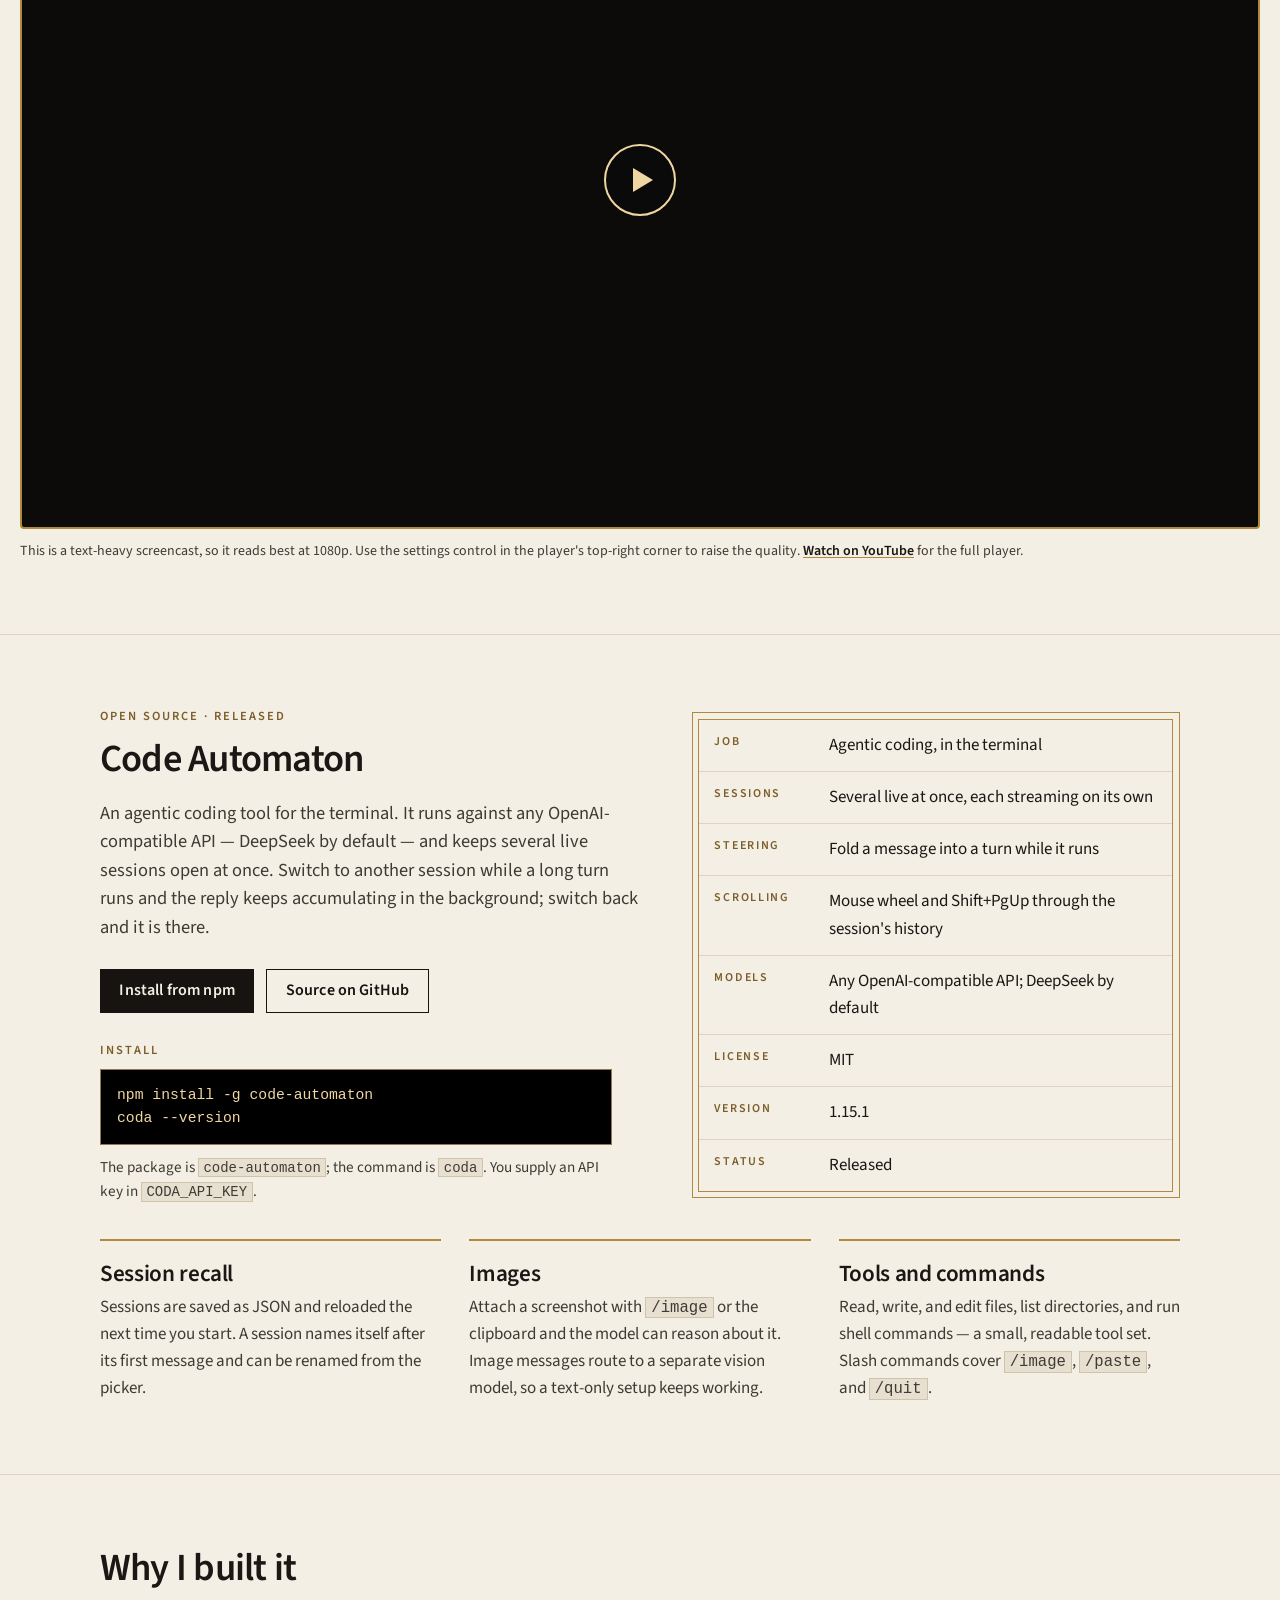
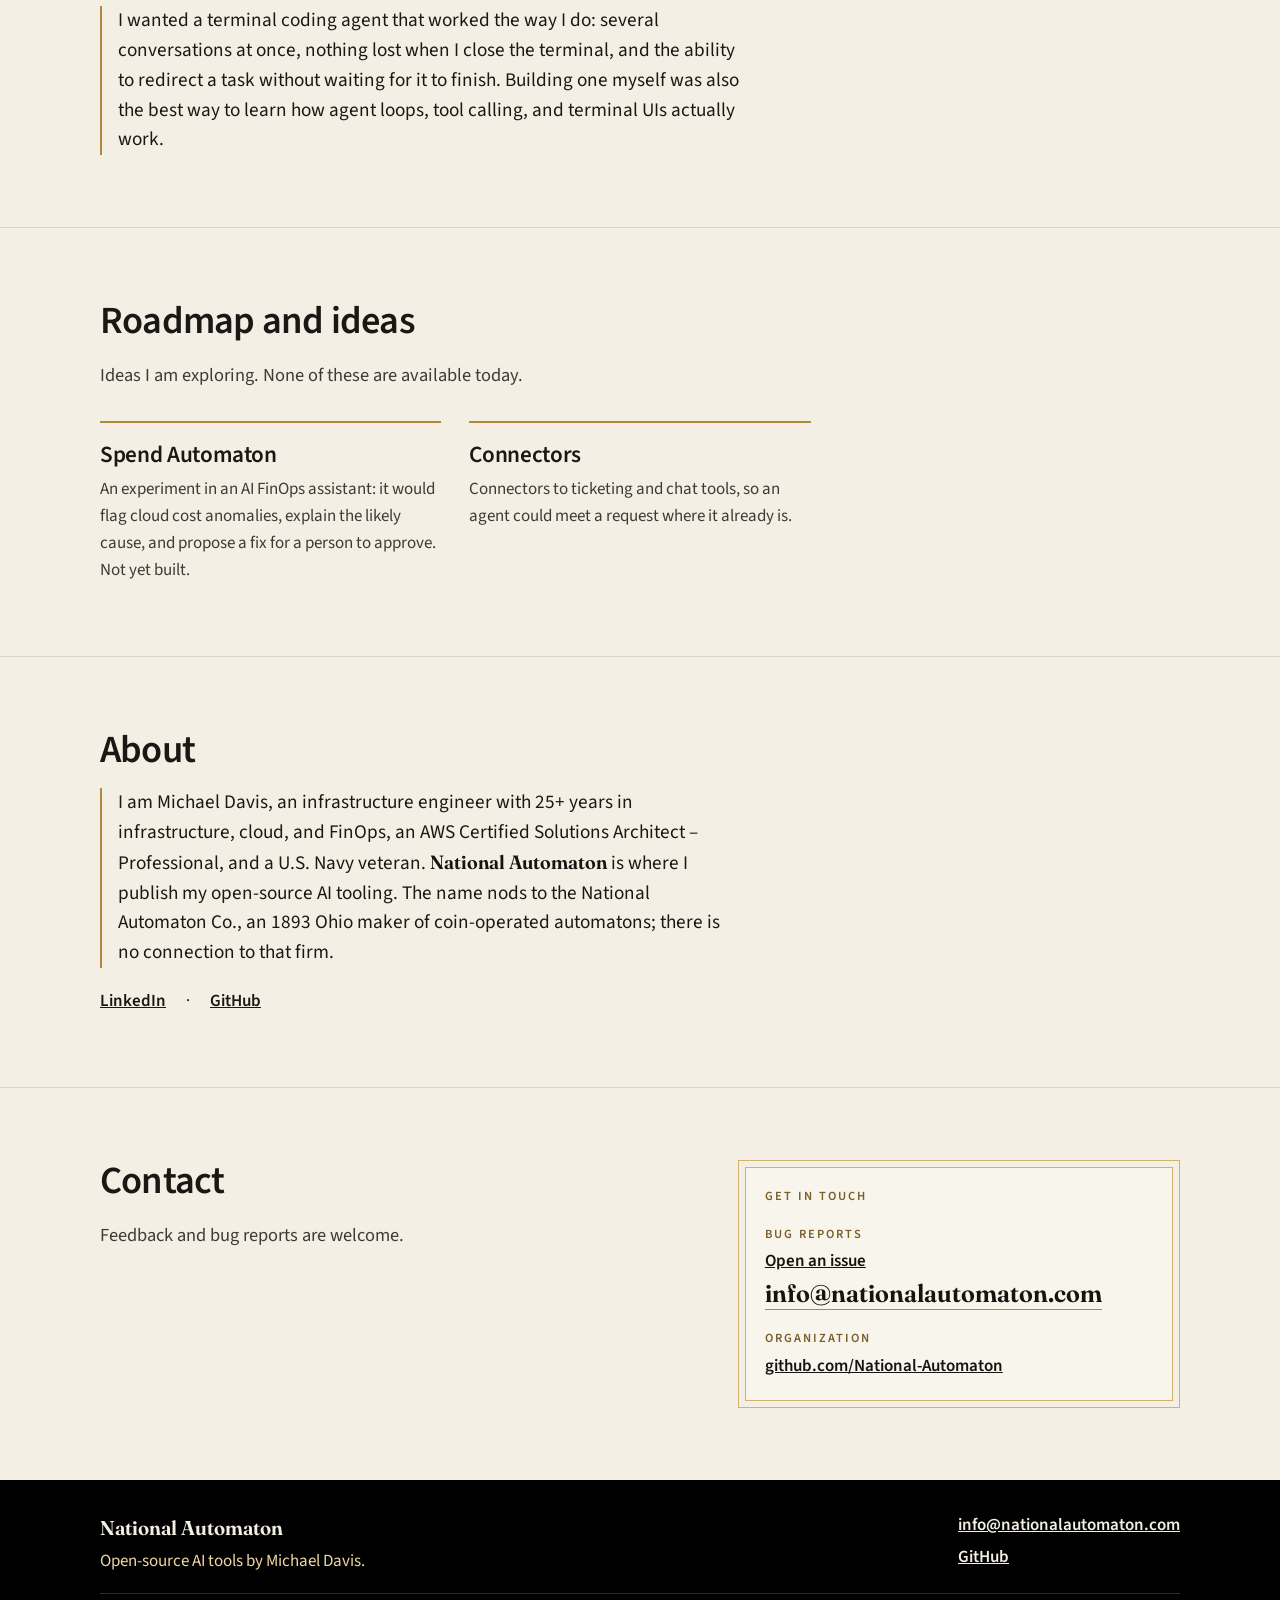
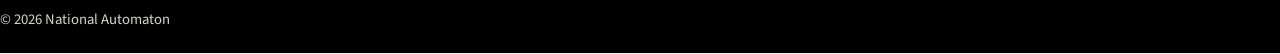
==== commit d7f30210: "Bump Code Automaton to 1.15.1" ====
--- a/index.html
+++ b/index.html
@@ -49,7 +49,7 @@
           "name": "Code Automaton",
           "applicationCategory": "DeveloperApplication",
           "operatingSystem": "macOS, Linux, Windows (WSL)",
-          "softwareVersion": "1.15.0",
+          "softwareVersion": "1.15.1",
           "url": "https://github.com/National-Automaton/code-automaton",
           "installUrl": "https://www.npmjs.com/package/code-automaton",
           "license": "https://opensource.org/licenses/MIT",
@@ -201,7 +201,7 @@
               </div>
               <div>
                 <dt>Version</dt>
-                <dd>1.15.0</dd>
+                <dd>1.15.1</dd>
               </div>
               <div>
                 <dt>Status</dt>
